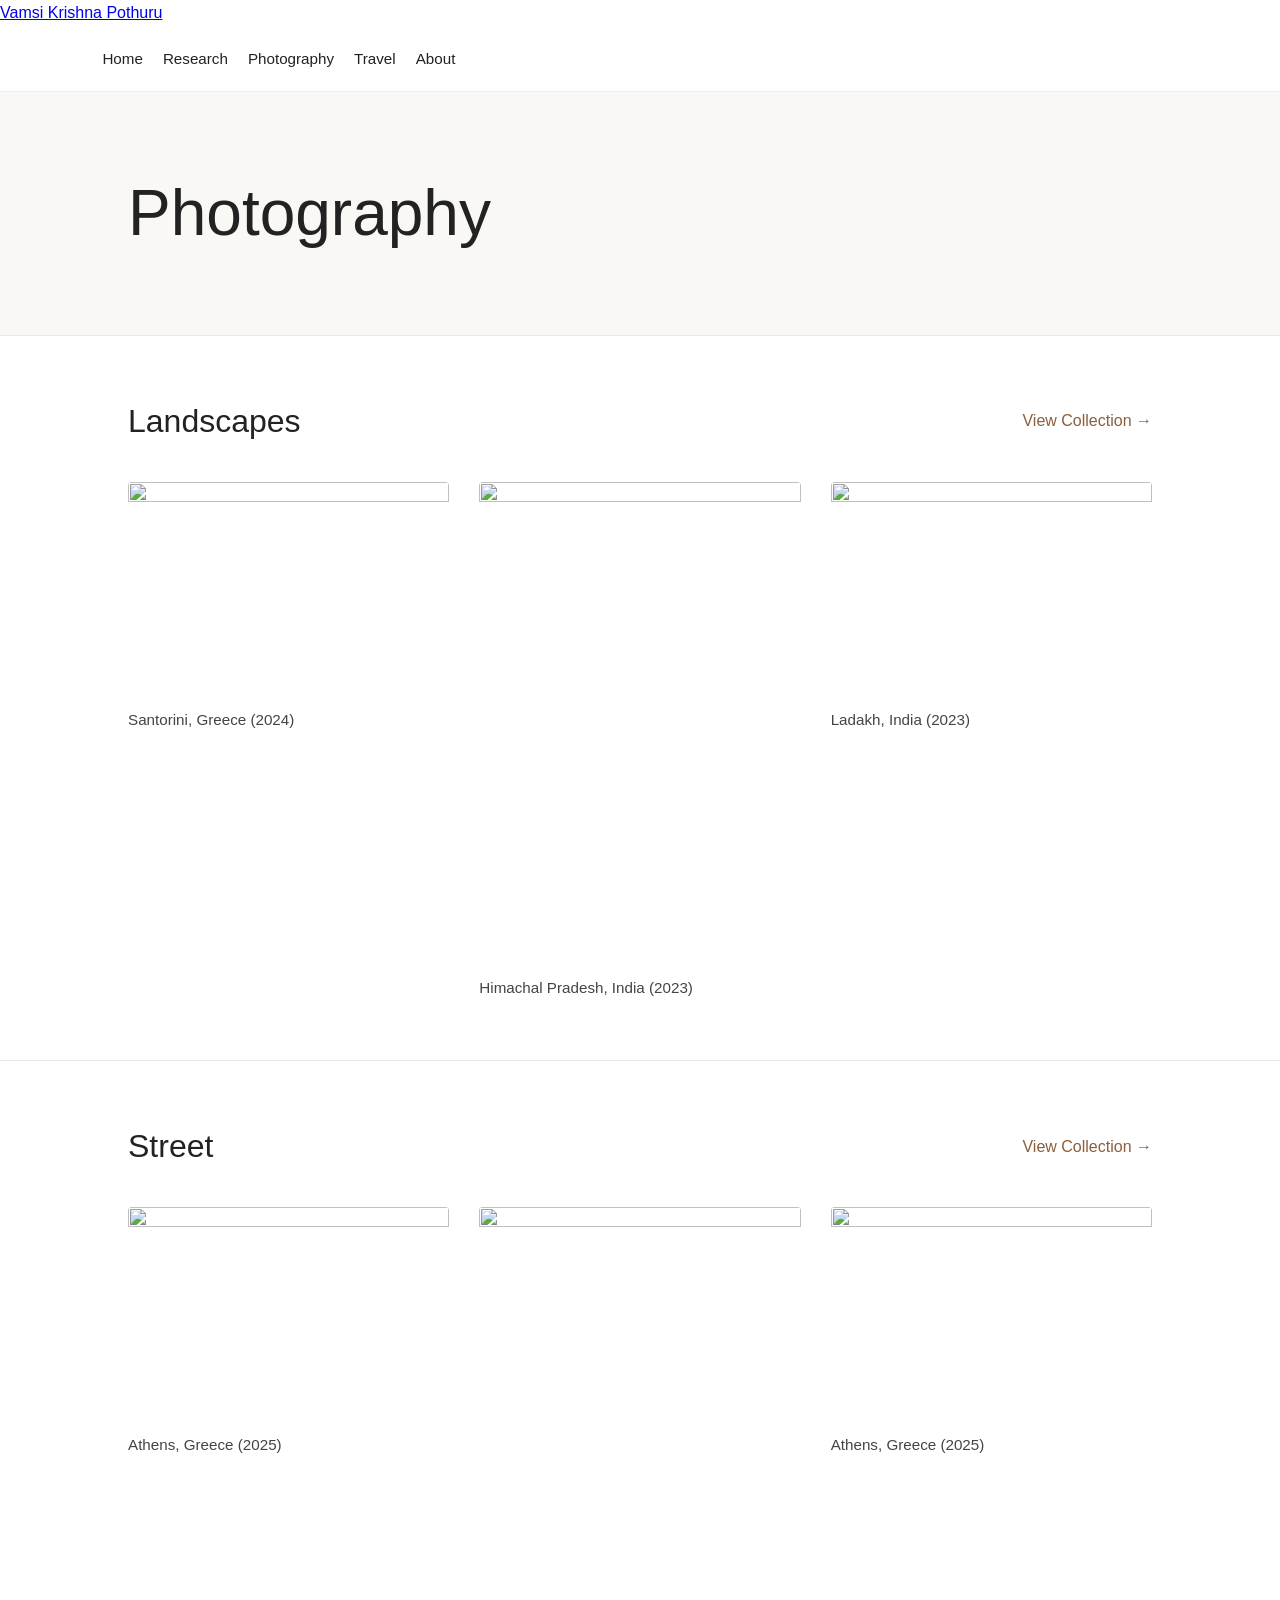
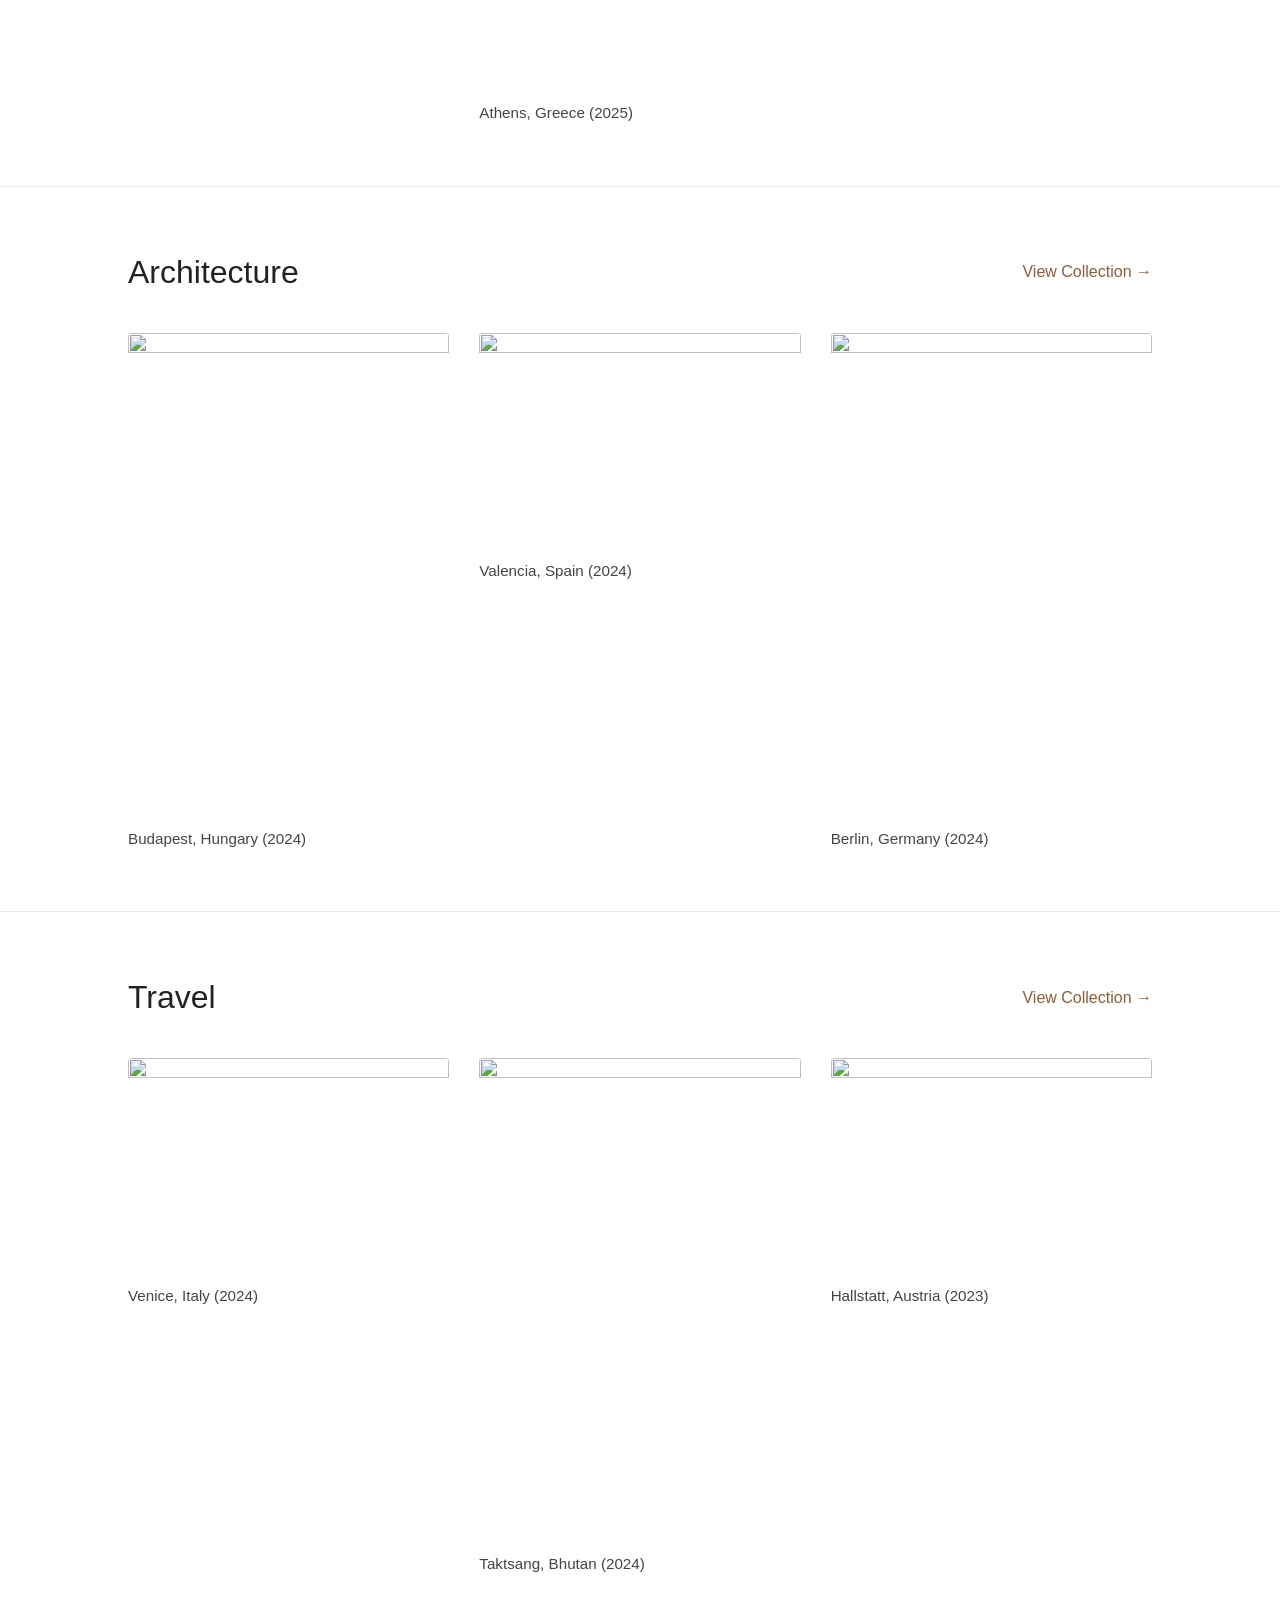
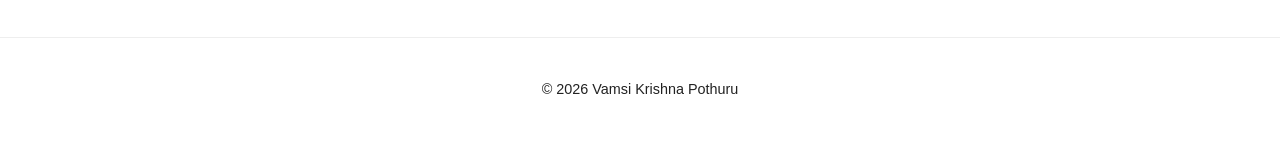
==== pages/photography.html @ c666426f "photography and CSS html updated" ====
<!DOCTYPE html>
<html lang="en">

<head>
    <meta charset="UTF-8">
    <meta name="viewport" content="width=device-width, initial-scale=1.0">
    <title>Photography | Vamsi Krishna Pothuru</title>
    <link rel="stylesheet" href="../css/style.css">
</head>

<body>

<header>

    <div class="logo">
        <a href="../index.html">Vamsi Krishna Pothuru</a>
    </div>

    <nav>
        <ul>
            <li><a href="../index.html">Home</a></li>
            <li><a href="research.html">Research</a></li>
            <li><a href="photography.html" class="active">Photography</a></li>
            <li><a href="travel.html">Travel</a></li>
            <li><a href="about.html">About</a></li>
        </ul>
    </nav>

</header>



<section class="photo-hero">

    <h1>Photography</h1>

</section>



<section class="photo-category">

<div class="category-title">
<h2>Landscapes</h2>
<a href="landscapes.html">View Collection →</a>
</div>

<div class="preview-grid">

<div class="preview landscape">
<img src="../images/landscapes/landscape1.jpg" alt="">
<p>Santorini, Greece (2024)</p>
</div>

<div class="preview portrait">
<img src="../images/landscapes/landscape2.jpg" alt="">
<p>Himachal Pradesh, India (2023)</p>
</div>

<div class="preview landscape">
<img src="../images/landscapes/landscape3.jpg" alt="">
<p>Ladakh, India (2023)</p>
</div>

</div>

</section>



<section class="photo-category">

<div class="category-title">
<h2>Street</h2>
<a href="street.html">View Collection →</a>
</div>

<div class="preview-grid">

<div class="preview landscape">
<img src="../images/street/street1.jpg">
<p>Athens, Greece (2025)</p>
</div>

<div class="preview portrait">
<img src="../images/street/street2.jpg">
<p>Athens, Greece (2025)</p>
</div>

<div class="preview landscape">
<img src="../images/street/street3.jpg">
<p>Athens, Greece (2025)</p>
</div>

</div>

</section>



<section class="photo-category">

<div class="category-title">
<h2>Architecture</h2>
<a href="architecture.html">View Collection →</a>
</div>

<div class="preview-grid">

<div class="preview portrait">
<img src="../images/architecture/architecture1.jpg">
<p>Budapest, Hungary (2024)</p>
</div>

<div class="preview landscape">
<img src="../images/architecture/architecture2.jpg">
<p>Valencia, Spain (2024)</p>
</div>

<div class="preview portrait">
<img src="../images/architecture/architecture3.jpg">
<p>Berlin, Germany (2024)</p>
</div>

</div>

</section>



<section class="photo-category">

<div class="category-title">
<h2>Travel</h2>
<a href="travel.html">View Collection →</a>
</div>

<div class="preview-grid">

<div class="preview landscape">
<img src="../images/travel/travel1.jpg">
<p>Venice, Italy (2024)</p>
</div>

<div class="preview portrait">
<img src="../images/travel/travel2.jpg">
<p>Taktsang, Bhutan (2024)</p>
</div>

<div class="preview landscape">
<img src="../images/travel/travel3.jpg">
<p>Hallstatt, Austria (2023)</p>
</div>

</div>

</section>



<footer>

<p>© 2026 Vamsi Krishna Pothuru</p>

</footer>

</body>

</html>
---- css/style.css ----
/* =========================
   BASE RESET
========================= */

* {
    margin: 0;
    padding: 0;
    box-sizing: border-box;
}

/* =========================
   BODY
========================= */

body {
    font-family: 'Inter', Arial, sans-serif;
    line-height: 1.6;
    color: #222;
    background: #fff;
}

/* =========================
   NAVIGATION
========================= */

nav {
    display: flex;
    justify-content: space-between;
    align-items: center;
    padding: 20px 8%;
    border-bottom: 1px solid #eee;
}

nav .logo {
    font-weight: 600;
    font-size: 1rem;
}

nav ul {
    list-style: none;
    display: flex;
    gap: 20px;
}

nav a {
    text-decoration: none;
    color: #222;
    font-size: 0.95rem;
}

nav a:hover {
    opacity: 0.6;
}

/* =========================
   HERO SECTION
========================= */

.hero {
    display: flex;
    justify-content: center;
    align-items: center;
    text-align: center;
    min-height: 80vh;
    padding: 40px 20px;
}

.hero-content h1 {
    font-size: 2.8rem;
    margin-bottom: 10px;
}

.hero-content h2 {
    font-size: 1.2rem;
    font-weight: 500;
    margin-bottom: 15px;
    color: #444;
}

.hero-content p {
    max-width: 600px;
    margin: 0 auto 20px;
    color: #555;
}

/* =========================
   STATUS DOT
========================= */

.status {
    display: flex;
    align-items: center;
    justify-content: center;
    gap: 8px;
    margin-bottom: 25px;
    font-size: 0.9rem;
    color: #444;
}

.status-dot {
    width: 8px;
    height: 8px;
    background: #00c853;
    border-radius: 50%;
    animation: blink 1.2s infinite;
}

@keyframes blink {
    50% {
        opacity: 0.3;
    }
}

/* =========================
   BUTTONS
========================= */

.hero-buttons {
    display: flex;
    justify-content: center;
    gap: 15px;
}

.btn-primary,
.btn-secondary {
    padding: 12px 24px;
    text-decoration: none;
    border-radius: 5px;
    font-size: 0.9rem;
}

.btn-primary,
.btn-secondary {
    background: #222;
    color: white;
    border: 1px solid #222;
    transition: all 0.3s ease;
}
.btn-primary:hover,
.btn-secondary:hover {
    background: #444;
    border-color: #444;
}

/* =========================
   ABOUT SECTION
========================= */

.about-preview {
    padding: 80px 10%;
    text-align: center;
}

.about-preview h2 {
    margin-bottom: 15px;
}

.about-preview p {
    max-width: 700px;
    margin: 0 auto 15px;
    color: #555;
}

/* =========================
   FOOTER
========================= */

footer {
    padding: 40px 10%;
    border-top: 1px solid #eee;
    text-align: center;
    font-size: 0.9rem;
}

.footer-links {
    margin-top: 10px;
    display: flex;
    justify-content: center;
    gap: 15px;
}

.footer-links a {
    text-decoration: none;
    color: #222;
}

/* ===================================
   RESEARCH PAGE
=================================== */

.research-page {
    max-width: 850px;
    margin: 70px auto;
    padding: 0 25px;
}

.research-page h1 {
    font-size: 2.8rem;
    margin-bottom: 8px;
}

.research-page h2 {
    font-size: 1.3rem;
    font-weight: 400;
    color: #666;
    margin-bottom: 45px;
}

.research-page section {
    margin-bottom: 50px;
}

.research-page h3 {
    font-size: 1.4rem;
    margin-bottom: 20px;
}

/* CV Link */

.research-page section a {
    color: #222;
    text-decoration: none;
    border-bottom: 1px solid #999;
}

.research-page section a:hover {
    border-bottom: 1px solid #222;
}

/* Publications */

.publication {
    padding-left: 2em;
    text-indent: -2em;
    line-height: 1.8;
    margin-bottom: 22px;
}

.publication a {
    color: #222;
    text-decoration: none;
}

.publication a:hover {
    text-decoration: underline;
}

/* ---------- Research Page ---------- */

.research-page {
    max-width: 760px;
    margin: 80px auto;
    padding: 0 20px;
    line-height: 1.8;
}

.research-page h1 {
    font-size: 2.4rem;
    margin-bottom: 10px;
}

.research-page h2 {
    font-size: 1.6rem;
    font-weight: 600;
    margin-bottom: 8px;
}

.research-title {
    color: #666;
    margin-bottom: 30px;
    font-size: 1rem;
}

.research-intro {
    margin-bottom: 40px;
}

.research-page h3 {
    margin-bottom: 12px;
}

.research-page hr {
    border: none;
    border-top: 1px solid #e5e5e5;
    margin: 40px 0;
}

/* =====================================================
   RESEARCH PAGE
===================================================== */

.research-page {
    max-width: 850px;
    margin: 0 auto;
    padding: 0;
}

/* Hero */

.research-hero {
    background: #f6f6f6;
    padding: 90px 60px;
    border-bottom: 1px solid #dddddd;
}

.research-hero h1 {
    font-size: 0.9rem;
    text-transform: uppercase;
    letter-spacing: 3px;
    color: #23395B;
    margin-bottom: 18px;
}

.research-hero h2 {
    font-size: 3rem;
    font-weight: 700;
    margin-bottom: 10px;
}

.research-title {
    font-size: 1.2rem;
    color: #666;
    margin-bottom: 30px;
}

.research-intro {
    max-width: 650px;
    line-height: 1.9;
    color: #444;
    font-size: 1.05rem;
}

/* Main Content */

.research-content {
    padding: 60px;
}

.research-section {
    margin-bottom: 60px;
}

.research-section h3 {
    text-transform: uppercase;
    letter-spacing: 2px;
    font-size: 0.9rem;
    color: #23395B;
    margin-bottom: 20px;
}

.research-section hr {
    border: none;
    border-top: 1px solid #e3e3e3;
    margin: 40px 0;
}

/* Links */

.research-content a {
    color: #23395B;
    text-decoration: none;
}

.research-content a:hover {
    text-decoration: underline;
}

/* Publications */

.publication-list {
    border-left: 2px solid #dddddd;
    padding-left: 25px;
}

.publication {
    margin-bottom: 20px;
    line-height: 1.8;
}

/* ===========================
   PHOTOGRAPHY PAGE
=========================== */

.photo-hero{

padding:70px 10%;
background:#faf8f5;

}

.photo-hero h1{

font-size:4rem;
font-weight:300;
margin:0;

}



.photo-category{

padding:60px 10%;
border-top:1px solid #ece7df;

}



.category-title{

display:flex;
justify-content:space-between;
align-items:center;
margin-bottom:35px;

}



.category-title h2{

font-size:2rem;
font-weight:400;

}



.category-title a{

text-decoration:none;
color:#8B5E3C;
transition:.3s;

}



.category-title a:hover{

color:#a66a3f;

}



.preview-grid{

display:grid;

grid-template-columns:repeat(3,1fr);

gap:30px;

align-items:start;

}



.preview{

transition:.35s;

}



.preview:hover{

transform:translateY(-5px);

}



.preview img{

width:100%;

border-radius:4px;

display:block;

object-fit:cover;

}



.preview.landscape img{

aspect-ratio:3/2;

}



.preview.portrait img{

aspect-ratio:2/3;

}



.preview p{

margin-top:12px;

font-size:.95rem;

color:#444;

}



.preview:hover p{

color:#8B5E3C;

}



@media(max-width:900px){

.preview-grid{

grid-template-columns:1fr;

}

.category-title{

flex-direction:column;

align-items:flex-start;

gap:10px;

}

.photo-hero h1{

font-size:3rem;

}

}
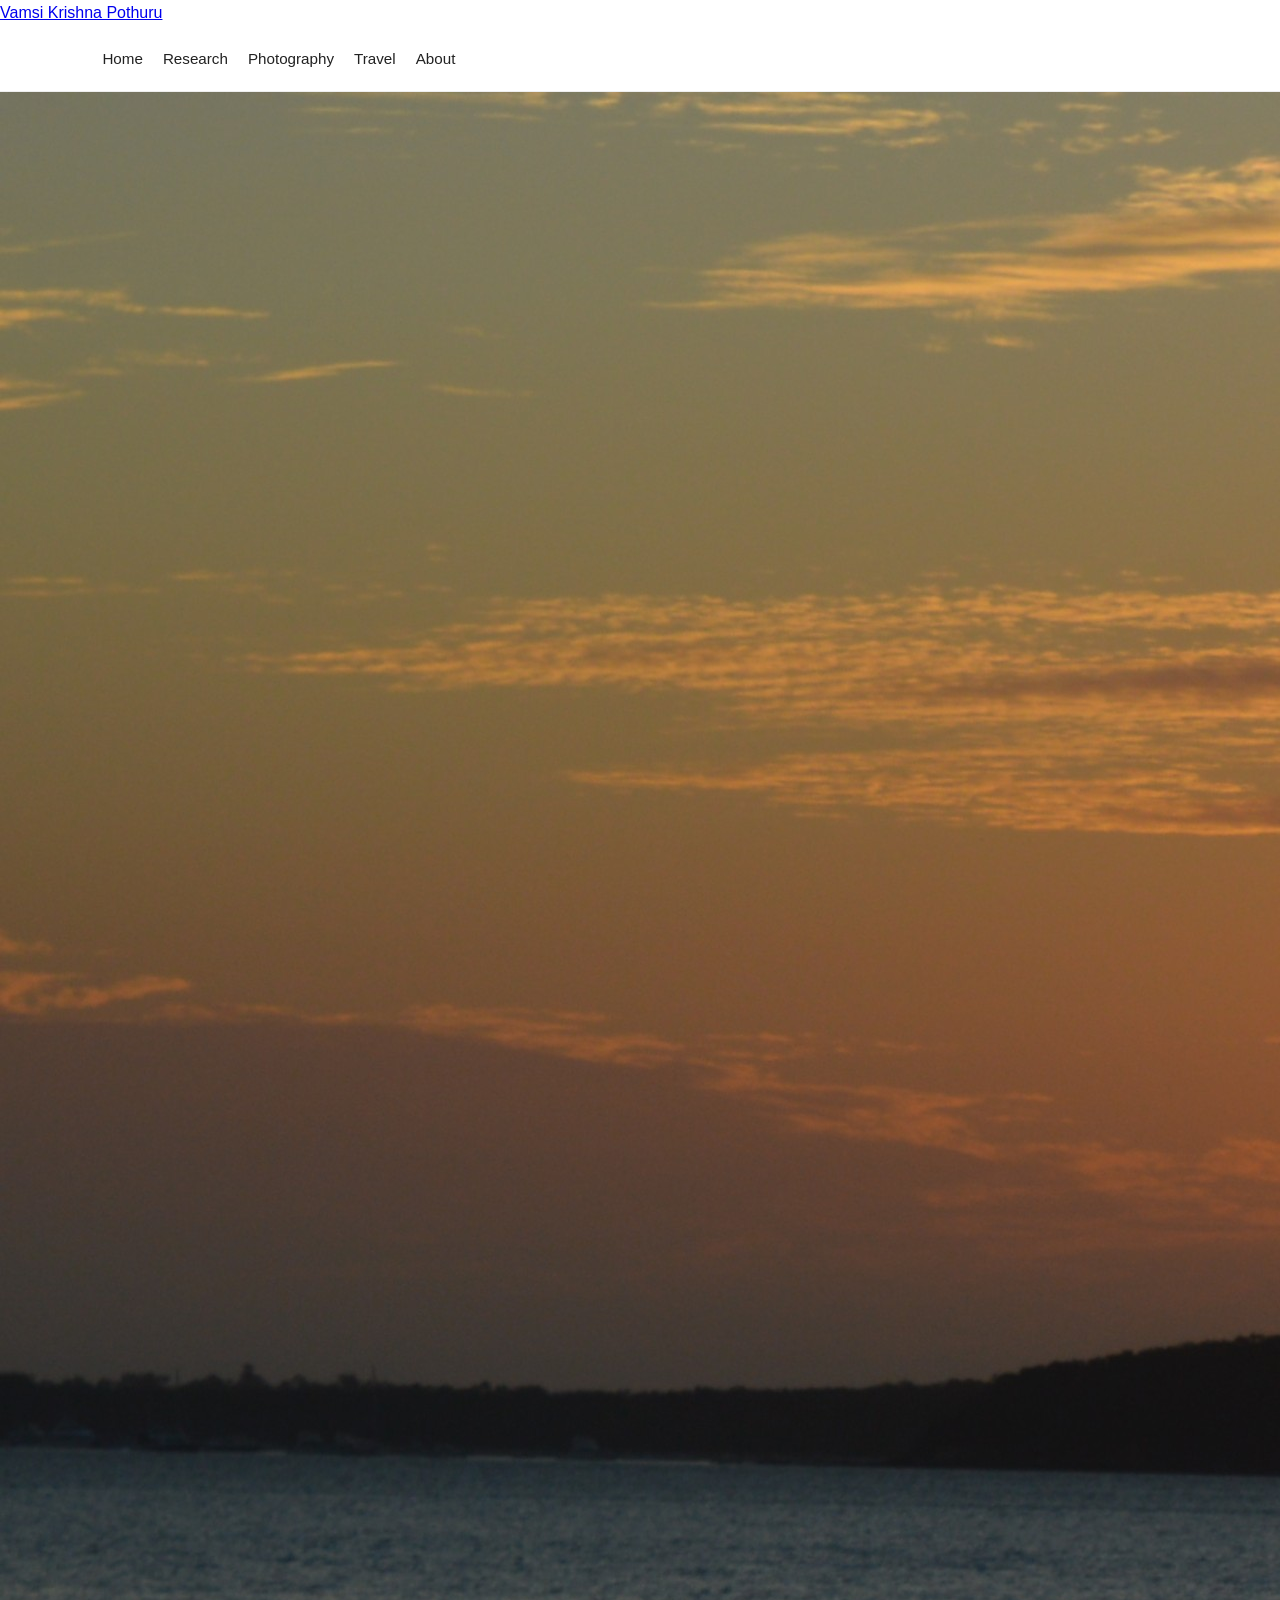
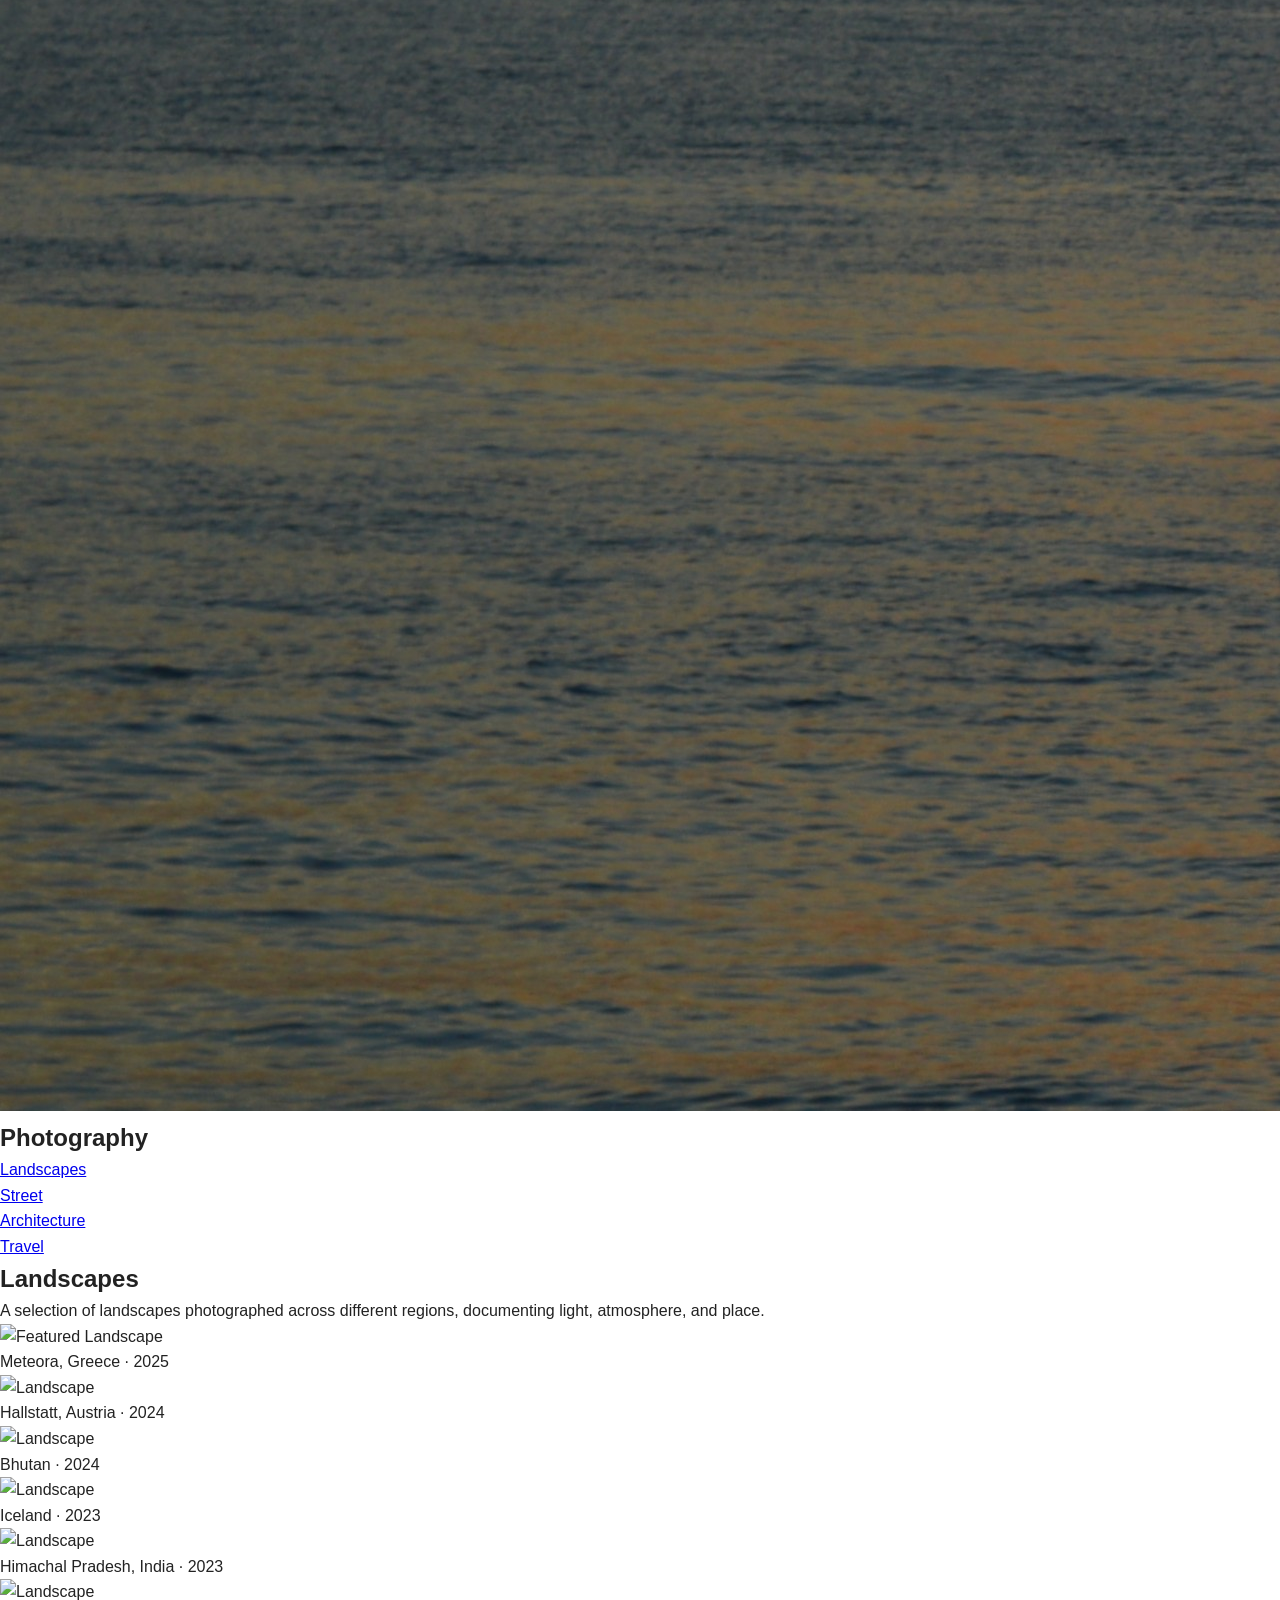
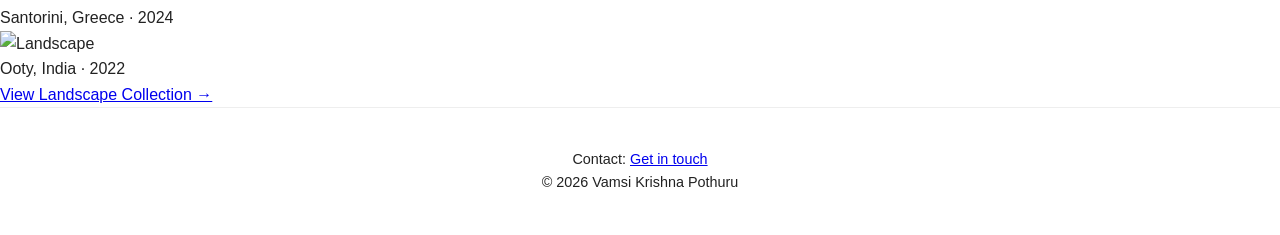
==== commit 4b0af0c5: "photogrpahy page" ====
--- a/pages/photography.html
+++ b/pages/photography.html
@@ -5,164 +5,210 @@
     <meta charset="UTF-8">
     <meta name="viewport" content="width=device-width, initial-scale=1.0">
     <title>Photography | Vamsi Krishna Pothuru</title>
+
     <link rel="stylesheet" href="../css/style.css">
 </head>
 
 <body>
 
-<header>
-
-    <div class="logo">
-        <a href="../index.html">Vamsi Krishna Pothuru</a>
-    </div>
-
-    <nav>
-        <ul>
-            <li><a href="../index.html">Home</a></li>
-            <li><a href="research.html">Research</a></li>
-            <li><a href="photography.html" class="active">Photography</a></li>
-            <li><a href="travel.html">Travel</a></li>
-            <li><a href="about.html">About</a></li>
-        </ul>
-    </nav>
-
-</header>
-
-
-
-<section class="photo-hero">
-
-    <h1>Photography</h1>
-
-</section>
-
-
-
-<section class="photo-category">
-
-<div class="category-title">
-<h2>Landscapes</h2>
-<a href="landscapes.html">View Collection →</a>
-</div>
-
-<div class="preview-grid">
-
-<div class="preview landscape">
-<img src="../images/landscapes/landscape1.jpg" alt="">
-<p>Santorini, Greece (2024)</p>
-</div>
-
-<div class="preview portrait">
-<img src="../images/landscapes/landscape2.jpg" alt="">
-<p>Himachal Pradesh, India (2023)</p>
-</div>
-
-<div class="preview landscape">
-<img src="../images/landscapes/landscape3.jpg" alt="">
-<p>Ladakh, India (2023)</p>
-</div>
-
-</div>
-
-</section>
-
-
-
-<section class="photo-category">
-
-<div class="category-title">
-<h2>Street</h2>
-<a href="street.html">View Collection →</a>
-</div>
-
-<div class="preview-grid">
-
-<div class="preview landscape">
-<img src="../images/street/street1.jpg">
-<p>Athens, Greece (2025)</p>
-</div>
-
-<div class="preview portrait">
-<img src="../images/street/street2.jpg">
-<p>Athens, Greece (2025)</p>
-</div>
-
-<div class="preview landscape">
-<img src="../images/street/street3.jpg">
-<p>Athens, Greece (2025)</p>
-</div>
-
-</div>
-
-</section>
-
-
-
-<section class="photo-category">
-
-<div class="category-title">
-<h2>Architecture</h2>
-<a href="architecture.html">View Collection →</a>
-</div>
-
-<div class="preview-grid">
-
-<div class="preview portrait">
-<img src="../images/architecture/architecture1.jpg">
-<p>Budapest, Hungary (2024)</p>
-</div>
-
-<div class="preview landscape">
-<img src="../images/architecture/architecture2.jpg">
-<p>Valencia, Spain (2024)</p>
-</div>
-
-<div class="preview portrait">
-<img src="../images/architecture/architecture3.jpg">
-<p>Berlin, Germany (2024)</p>
-</div>
-
-</div>
-
-</section>
-
-
-
-<section class="photo-category">
-
-<div class="category-title">
-<h2>Travel</h2>
-<a href="travel.html">View Collection →</a>
-</div>
-
-<div class="preview-grid">
-
-<div class="preview landscape">
-<img src="../images/travel/travel1.jpg">
-<p>Venice, Italy (2024)</p>
-</div>
-
-<div class="preview portrait">
-<img src="../images/travel/travel2.jpg">
-<p>Taktsang, Bhutan (2024)</p>
-</div>
-
-<div class="preview landscape">
-<img src="../images/travel/travel3.jpg">
-<p>Hallstatt, Austria (2023)</p>
-</div>
-
-</div>
-
-</section>
-
-
-
-<footer>
-
-<p>© 2026 Vamsi Krishna Pothuru</p>
-
-</footer>
+    <!-- Header -->
+
+    <header>
+
+        <div class="logo">
+            <a href="../index.html">Vamsi Krishna Pothuru</a>
+        </div>
+
+        <nav>
+            <ul>
+                <li><a href="../index.html">Home</a></li>
+                <li><a href="research.html">Research</a></li>
+                <li><a href="photography.html" class="active">Photography</a></li>
+                <li><a href="travel.html">Travel</a></li>
+                <li><a href="about.html">About</a></li>
+            </ul>
+        </nav>
+
+    </header>
+
+
+    <!-- Banner -->
+
+    <section class="photo-banner">
+
+        <img src="../images/photography-banner.jpg"
+             alt="Photography Banner">
+
+    </section>
+
+
+    <!-- Main Layout -->
+
+    <main class="photo-layout">
+
+
+        <!-- Sidebar -->
+
+        <aside class="photo-sidebar">
+
+            <h2>Photography</h2>
+
+            <ul>
+
+                <li class="active">
+                    <a href="landscapes.html">Landscapes</a>
+                </li>
+
+                <li>
+                    <a href="street.html">Street</a>
+                </li>
+
+                <li>
+                    <a href="architecture.html">Architecture</a>
+                </li>
+
+                <li>
+                    <a href="travel.html">Travel</a>
+                </li>
+
+            </ul>
+
+        </aside>
+
+
+        <!-- Content -->
+
+        <section class="photo-content">
+
+            <h1>Landscapes</h1>
+
+            <p class="section-intro">
+                A selection of landscapes photographed across different regions,
+                documenting light, atmosphere, and place.
+            </p>
+
+
+            <!-- Featured Photograph -->
+
+            <div class="featured-photo">
+
+                <img src="../images/landscapes/featured.jpg"
+                     alt="Featured Landscape">
+
+                <p class="photo-caption">
+                    Meteora, Greece · 2025
+                </p>
+
+            </div>
+
+
+            <!-- Gallery -->
+
+            <div class="gallery-grid">
+
+
+                <div class="gallery-item landscape">
+
+                    <img src="../images/landscapes/landscape1.jpg"
+                         alt="Landscape">
+
+                    <p class="photo-caption">
+                        Hallstatt, Austria · 2024
+                    </p>
+
+                </div>
+
+
+                <div class="gallery-item portrait">
+
+                    <img src="../images/landscapes/landscape2.jpg"
+                         alt="Landscape">
+
+                    <p class="photo-caption">
+                        Bhutan · 2024
+                    </p>
+
+                </div>
+
+
+                <div class="gallery-item landscape">
+
+                    <img src="../images/landscapes/landscape3.jpg"
+                         alt="Landscape">
+
+                    <p class="photo-caption">
+                        Iceland · 2023
+                    </p>
+
+                </div>
+
+
+                <div class="gallery-item portrait">
+
+                    <img src="../images/landscapes/landscape4.jpg"
+                         alt="Landscape">
+
+                    <p class="photo-caption">
+                        Himachal Pradesh, India · 2023
+                    </p>
+
+                </div>
+                                <div class="gallery-item landscape">
+
+                    <img src="../images/landscapes/landscape5.jpg"
+                         alt="Landscape">
+
+                    <p class="photo-caption">
+                        Santorini, Greece · 2024
+                    </p>
+
+                </div>
+
+
+                <div class="gallery-item portrait">
+
+                    <img src="../images/landscapes/landscape6.jpg"
+                         alt="Landscape">
+
+                    <p class="photo-caption">
+                        Ooty, India · 2022
+                    </p>
+
+                </div>
+
+
+            </div>
+
+
+            <!-- View Collection -->
+
+            <div class="collection-link">
+
+                <a href="landscapes.html" class="view-collection-btn">
+                    View Landscape Collection →
+                </a>
+
+            </div>
+
+        </section>
+
+    </main>
+
+
+    <!-- Footer -->
+
+    <footer>
+
+        <p>
+            Contact:
+            <a href="contact.html">Get in touch</a>
+        </p>
+
+        <p>
+            © 2026 Vamsi Krishna Pothuru
+        </p>
+
+    </footer>
 
 </body>
 
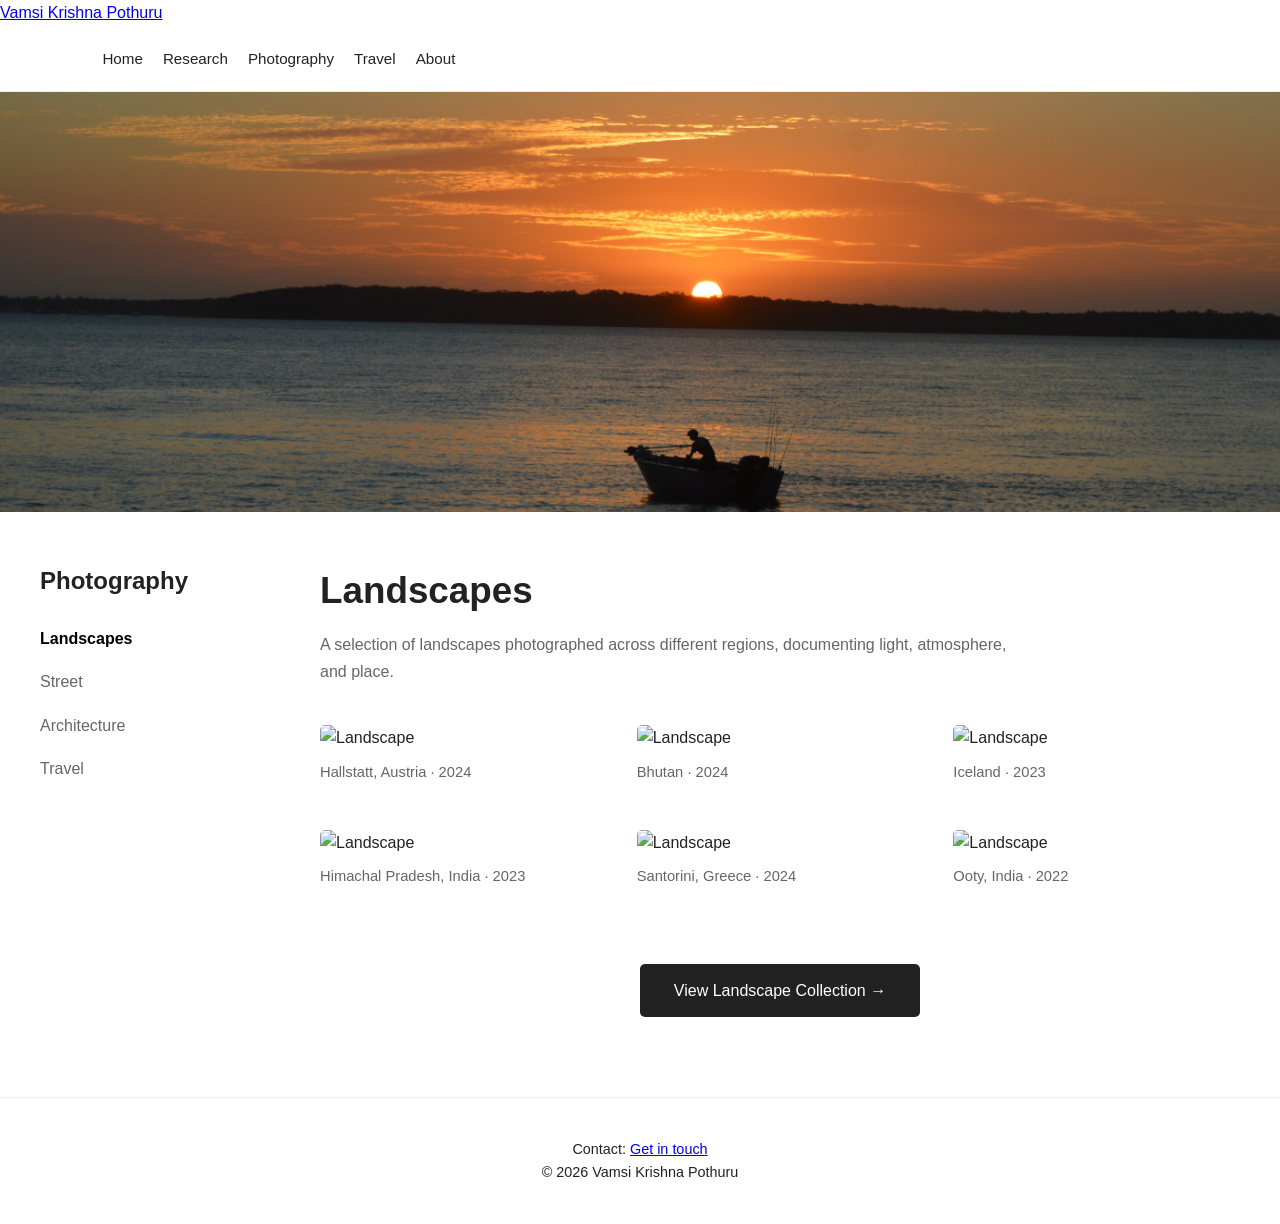
==== commit 6c33cb69: "updated css and photography.html" ====
--- a/pages/photography.html
+++ b/pages/photography.html
@@ -88,20 +88,6 @@
             </p>
 
 
-            <!-- Featured Photograph -->
-
-            <div class="featured-photo">
-
-                <img src="../images/landscapes/featured.jpg"
-                     alt="Featured Landscape">
-
-                <p class="photo-caption">
-                    Meteora, Greece · 2025
-                </p>
-
-            </div>
-
-
             <!-- Gallery -->
 
             <div class="gallery-grid">
--- a/css/style.css
+++ b/css/style.css
@@ -549,4 +549,188 @@
 
 }
 
+}
+
+/* =====================================================
+   PHOTOGRAPHY PAGE
+===================================================== */
+
+.photo-banner {
+    width: 100%;
+    height: 420px;
+    overflow: hidden;
+    margin-bottom: 50px;
+}
+
+.photo-banner img {
+    width: 100%;
+    height: 100%;
+    object-fit: cover;
+    display: block;
+}
+
+/* ---------- Layout ---------- */
+
+.photo-layout {
+    display: flex;
+    gap: 50px;
+    max-width: 1300px;
+    margin: 0 auto;
+    padding: 0 40px 80px;
+}
+
+/* ---------- Sidebar ---------- */
+
+.photo-sidebar {
+    width: 230px;
+    flex-shrink: 0;
+    position: sticky;
+    top: 110px;
+    align-self: flex-start;
+}
+
+.photo-sidebar h2 {
+    font-size: 1.5rem;
+    margin-bottom: 25px;
+    color: #222;
+}
+
+.photo-sidebar ul {
+    list-style: none;
+    padding: 0;
+    margin: 0;
+}
+
+.photo-sidebar li {
+    margin-bottom: 18px;
+}
+
+.photo-sidebar a {
+    text-decoration: none;
+    color: #666;
+    font-size: 1rem;
+    transition: 0.3s;
+}
+
+.photo-sidebar a:hover {
+    color: #000;
+}
+
+.photo-sidebar li.active a {
+    color: #000;
+    font-weight: 600;
+}
+
+/* ---------- Content ---------- */
+
+.photo-content {
+    flex: 1;
+}
+
+.photo-content h1 {
+    font-size: 2.3rem;
+    margin-bottom: 10px;
+}
+
+.section-intro {
+    color: #666;
+    margin-bottom: 40px;
+    max-width: 700px;
+    line-height: 1.7;
+}
+
+/* ---------- Gallery ---------- */
+
+.gallery-grid {
+    display: grid;
+    grid-template-columns: repeat(auto-fill, minmax(260px, 1fr));
+    gap: 30px;
+}
+
+.gallery-item {
+    margin-bottom: 15px;
+}
+
+.gallery-item img {
+    width: 100%;
+    object-fit: cover;
+    border-radius: 5px;
+    transition: transform .35s ease;
+}
+
+/* Landscape */
+
+.gallery-item.landscape img {
+    aspect-ratio: 4 / 3;
+}
+
+/* Portrait */
+
+.gallery-item.portrait img {
+    aspect-ratio: 3 / 4;
+}
+
+.gallery-item img:hover {
+    transform: scale(1.02);
+}
+
+.gallery-item .photo-caption {
+    margin-top: 10px;
+    font-size: 0.92rem;
+    color: #666;
+}
+
+/* ---------- View Collection ---------- */
+
+.collection-link {
+    text-align: center;
+    margin-top: 60px;
+}
+
+.view-collection-btn {
+    display: inline-block;
+    padding: 14px 34px;
+    background: #222;
+    color: white;
+    text-decoration: none;
+    border-radius: 5px;
+    transition: .3s;
+}
+
+.view-collection-btn:hover {
+    background: #444;
+}
+
+/* ---------- Mobile ---------- */
+
+@media (max-width:900px){
+
+.photo-layout{
+    flex-direction:column;
+    padding:0 20px 60px;
+}
+
+.photo-sidebar{
+    position:static;
+    width:100%;
+}
+
+.photo-sidebar ul{
+    display:flex;
+    gap:18px;
+    flex-wrap:wrap;
+}
+
+.photo-banner{
+    height:250px;
+}
+
+.photo-content h1{
+    font-size:2rem;
+}
+
+.gallery-grid{
+    grid-template-columns:1fr;
+}
+
 }
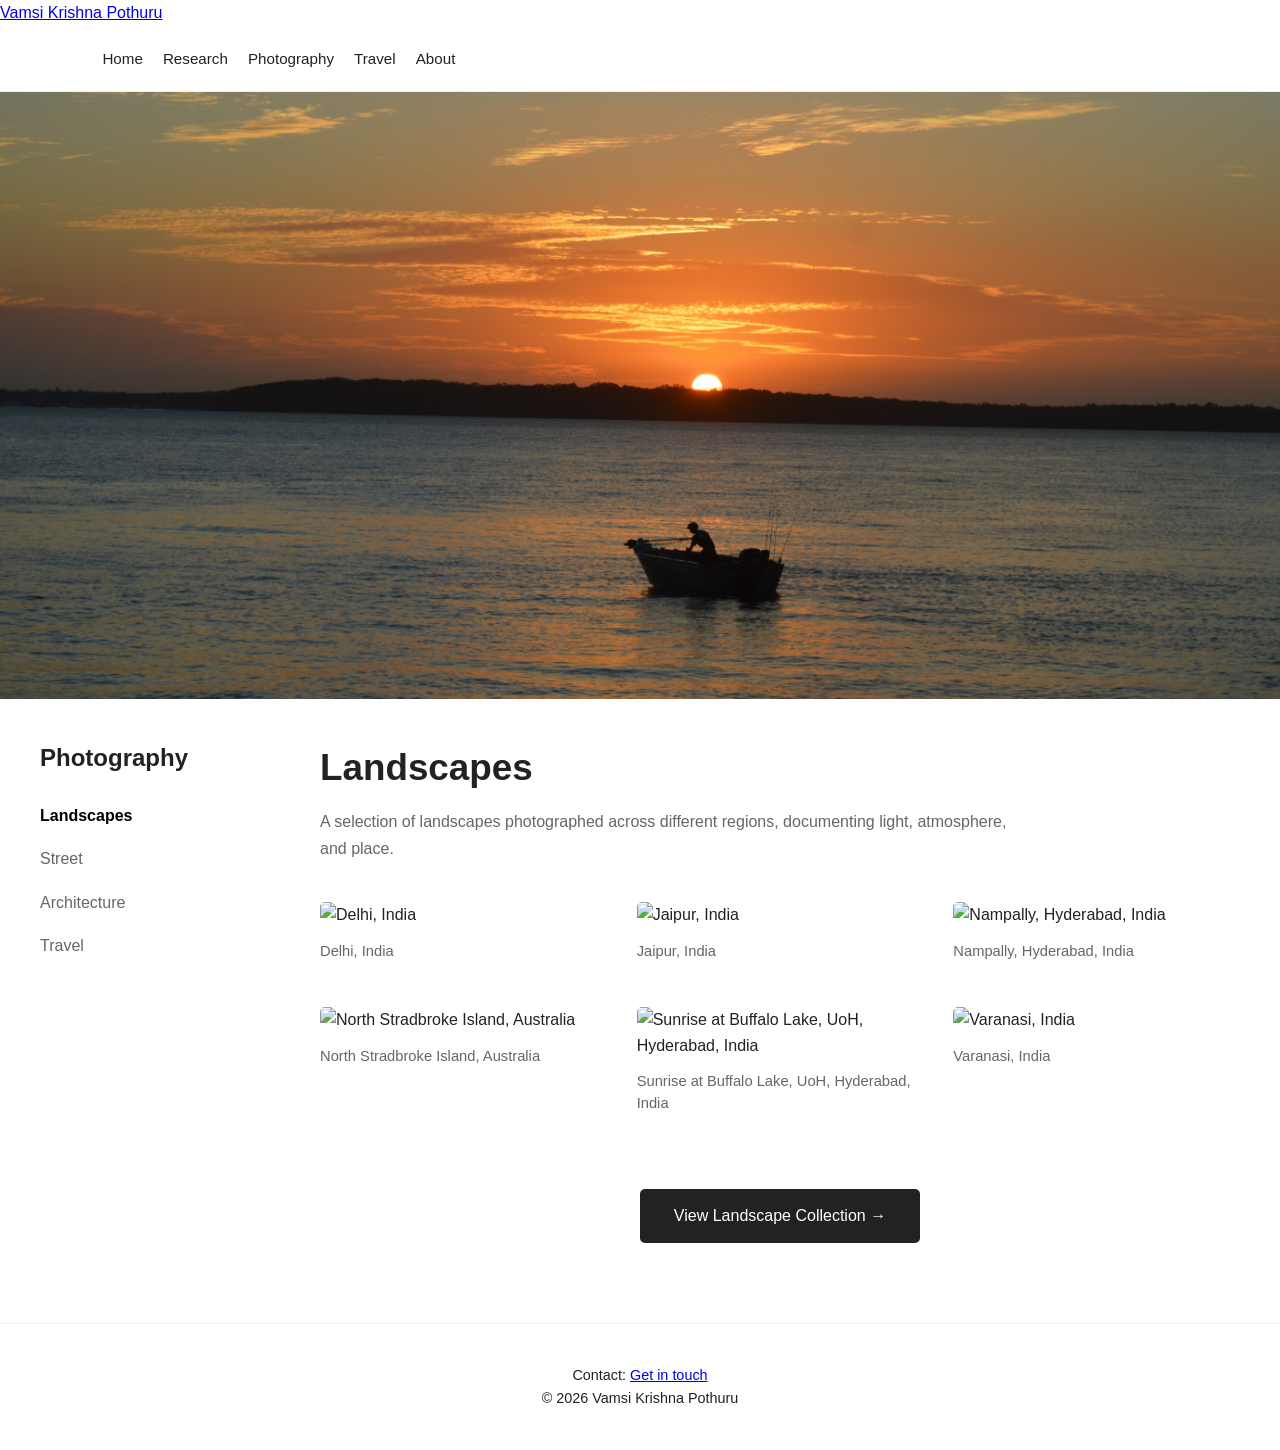
==== commit 55076bcd: "updated css and photogrpahy.html" ====
--- a/pages/photography.html
+++ b/pages/photography.html
@@ -92,79 +92,66 @@
 
             <div class="gallery-grid">
 
+    <figure class="gallery-item landscape">
 
-                <div class="gallery-item landscape">
+        <img src="../images/landscapes/Delhi, India.jpg"
+             alt="Delhi, India">
 
-                    <img src="../images/landscapes/landscape1.jpg"
-                         alt="Landscape">
+        <figcaption>Delhi, India</figcaption>
 
-                    <p class="photo-caption">
-                        Hallstatt, Austria · 2024
-                    </p>
-
-                </div>
+    </figure>
 
 
-                <div class="gallery-item portrait">
+    <figure class="gallery-item portrait">
 
-                    <img src="../images/landscapes/landscape2.jpg"
-                         alt="Landscape">
+        <img src="../images/landscapes/Jaipur, India.jpg"
+             alt="Jaipur, India">
 
-                    <p class="photo-caption">
-                        Bhutan · 2024
-                    </p>
+        <figcaption>Jaipur, India</figcaption>
 
-                </div>
+    </figure>
 
 
-                <div class="gallery-item landscape">
+    <figure class="gallery-item landscape">
 
-                    <img src="../images/landscapes/landscape3.jpg"
-                         alt="Landscape">
+        <img src="../images/landscapes/Nampally, Hyderabad, India.jpg"
+             alt="Nampally, Hyderabad, India">
 
-                    <p class="photo-caption">
-                        Iceland · 2023
-                    </p>
+        <figcaption>Nampally, Hyderabad, India</figcaption>
 
-                </div>
+    </figure>
 
 
-                <div class="gallery-item portrait">
+    <figure class="gallery-item landscape">
 
-                    <img src="../images/landscapes/landscape4.jpg"
-                         alt="Landscape">
+        <img src="../images/landscapes/North Stradbroke Island, Australia.jpg"
+             alt="North Stradbroke Island, Australia">
 
-                    <p class="photo-caption">
-                        Himachal Pradesh, India · 2023
-                    </p>
+        <figcaption>North Stradbroke Island, Australia</figcaption>
 
-                </div>
-                                <div class="gallery-item landscape">
-
-                    <img src="../images/landscapes/landscape5.jpg"
-                         alt="Landscape">
-
-                    <p class="photo-caption">
-                        Santorini, Greece · 2024
-                    </p>
-
-                </div>
+    </figure>
 
 
-                <div class="gallery-item portrait">
+    <figure class="gallery-item landscape">
 
-                    <img src="../images/landscapes/landscape6.jpg"
-                         alt="Landscape">
+        <img src="../images/landscapes/Sunrise at Buffalo Lake, UoH, Hyderabad, India.jpg"
+             alt="Sunrise at Buffalo Lake, UoH, Hyderabad, India">
 
-                    <p class="photo-caption">
-                        Ooty, India · 2022
-                    </p>
+        <figcaption>Sunrise at Buffalo Lake, UoH, Hyderabad, India</figcaption>
 
-                </div>
+    </figure>
 
 
-            </div>
+    <figure class="gallery-item portrait">
 
+        <img src="../images/landscapes/Varanasi, India.jpg"
+             alt="Varanasi, India">
+
+        <figcaption>Varanasi, India</figcaption>
+
+    </figure>
+
+</div>
 
             <!-- View Collection -->
 
--- a/css/style.css
+++ b/css/style.css
@@ -554,18 +554,14 @@
 /* =====================================================
    PHOTOGRAPHY PAGE
 ===================================================== */
-
 .photo-banner {
     width: 100%;
-    height: 420px;
-    overflow: hidden;
-    margin-bottom: 50px;
+    margin-bottom: 40px;
 }
 
 .photo-banner img {
     width: 100%;
-    height: 100%;
-    object-fit: cover;
+    height: auto;
     display: block;
 }
 
@@ -638,7 +634,11 @@
     max-width: 700px;
     line-height: 1.7;
 }
-
+.photo-caption{
+    margin-top:10px;
+    color:#666;
+    font-size:0.92rem;
+}
 /* ---------- Gallery ---------- */
 
 .gallery-grid {
@@ -674,10 +674,11 @@
     transform: scale(1.02);
 }
 
-.gallery-item .photo-caption {
-    margin-top: 10px;
-    font-size: 0.92rem;
-    color: #666;
+.gallery-item figcaption{
+    margin-top:12px;
+    font-size:0.92rem;
+    color:#666;
+    line-height:1.5;
 }
 
 /* ---------- View Collection ---------- */
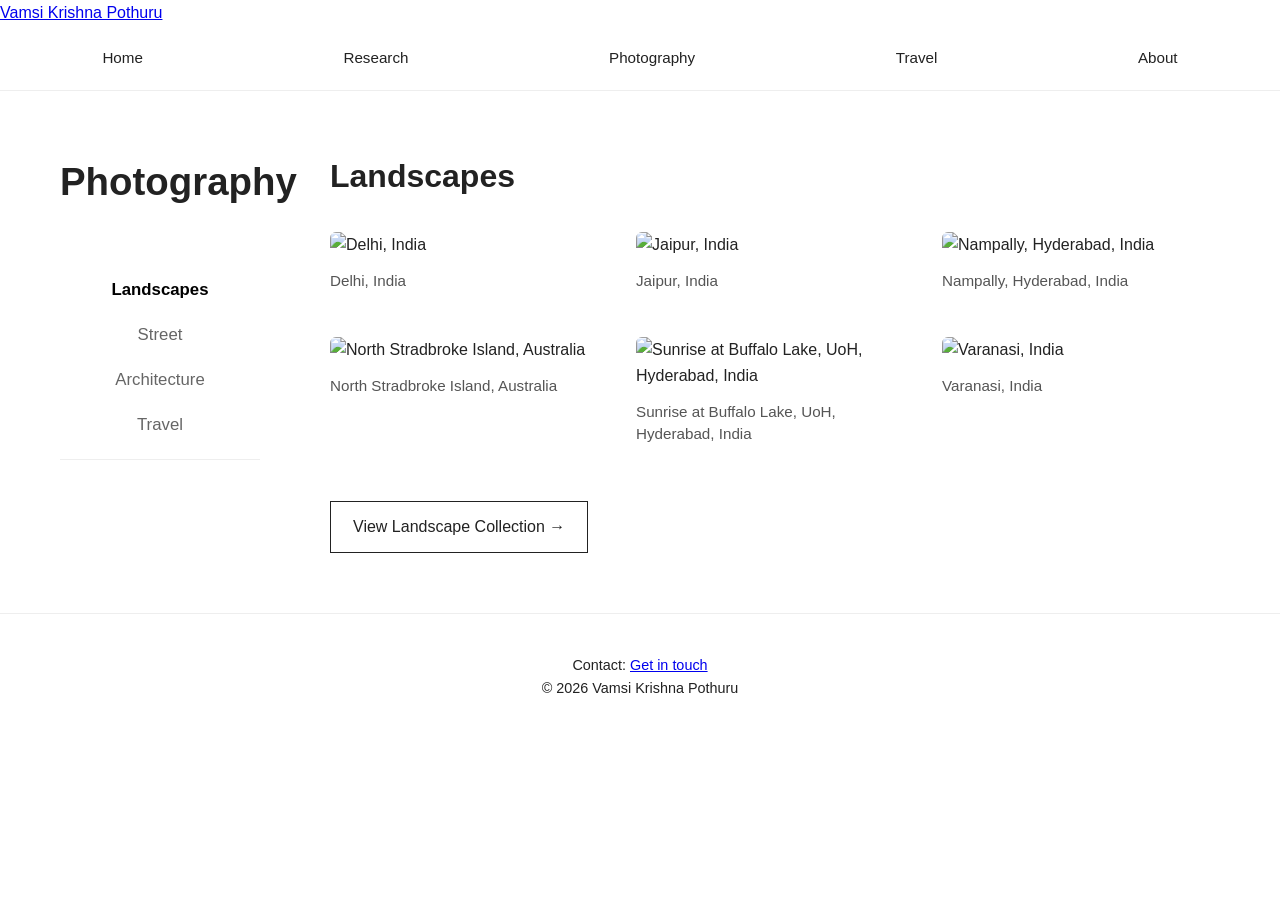
==== commit c8e7a535: "updated photogrpahy and css" ====
--- a/pages/photography.html
+++ b/pages/photography.html
@@ -11,76 +11,77 @@
 
 <body>
 
-    <!-- Header -->
+    <!-- Navigation -->
 
-    <header>
+    <header class="site-header">
 
-        <div class="logo">
-            <a href="../index.html">Vamsi Krishna Pothuru</a>
+        <div class="container">
+
+            <a href="../index.html" class="logo">
+                Vamsi Krishna Pothuru
+            </a>
+
+            <nav>
+
+                <a href="../index.html">Home</a>
+
+                <a href="research.html">Research</a>
+
+                <a href="photography.html">Photography</a>
+
+                <a href="travel.html">Travel</a>
+
+                <a href="about.html">About</a>
+
+            </nav>
+
         </div>
-
-        <nav>
-            <ul>
-                <li><a href="../index.html">Home</a></li>
-                <li><a href="research.html">Research</a></li>
-                <li><a href="photography.html" class="active">Photography</a></li>
-                <li><a href="travel.html">Travel</a></li>
-                <li><a href="about.html">About</a></li>
-            </ul>
-        </nav>
 
     </header>
 
 
-    <!-- Banner -->
-
-    <section class="photo-banner">
-
-        <img src="../images/photography-banner.jpg"
-             alt="Photography Banner">
-
-    </section>
-
-
-    <!-- Main Layout -->
+    <!-- Photography -->
 
     <main class="photo-layout">
-
 
         <!-- Sidebar -->
 
         <aside class="photo-sidebar">
 
-            <h2>Photography</h2>
+            <h1 class="photo-title">
+                Photography
+            </h1>
 
-            <ul>
+            <nav class="photo-nav">
 
-                <li class="active">
-                    <a href="landscapes.html">Landscapes</a>
-                </li>
+                <a href="landscapes.html" class="active">
+                    Landscapes
+                </a>
 
-                <li>
-                    <a href="street.html">Street</a>
-                </li>
+                <a href="street.html">
+                    Street
+                </a>
 
-                <li>
-                    <a href="architecture.html">Architecture</a>
-                </li>
+                <a href="architecture.html">
+                    Architecture
+                </a>
 
-                <li>
-                    <a href="travel.html">Travel</a>
-                </li>
+                <a href="travel.html">
+                    Travel
+                </a>
 
-            </ul>
+            </nav>
 
         </aside>
 
 
-        <!-- Content -->
+        <!-- Main Content -->
 
         <section class="photo-content">
 
-            <h1>Landscapes</h1>
+            <h2 class="collection-title">
+                Landscapes
+            </h2>
 
             <p class="section-intro">
                 A selection of landscapes photographed across different regions,
@@ -88,76 +89,85 @@
             </p>
 
 
-            <!-- Gallery -->
-
             <div class="gallery-grid">
 
-    <figure class="gallery-item landscape">
+                <figure class="gallery-item">
 
-        <img src="../images/landscapes/Delhi, India.jpg"
-             alt="Delhi, India">
+                    <img src="../images/landscapes/Delhi, India.jpg"
+                        alt="Delhi, India">
 
-        <figcaption>Delhi, India</figcaption>
+                    <figcaption>
+                        Delhi, India
+                    </figcaption>
 
-    </figure>
+                </figure>
 
 
-    <figure class="gallery-item portrait">
+                <figure class="gallery-item">
 
-        <img src="../images/landscapes/Jaipur, India.jpg"
-             alt="Jaipur, India">
+                    <img src="../images/landscapes/Jaipur, India.jpg"
+                        alt="Jaipur, India">
 
-        <figcaption>Jaipur, India</figcaption>
+                    <figcaption>
+                        Jaipur, India
+                    </figcaption>
 
-    </figure>
+                </figure>
 
 
-    <figure class="gallery-item landscape">
+                <figure class="gallery-item">
 
-        <img src="../images/landscapes/Nampally, Hyderabad, India.jpg"
-             alt="Nampally, Hyderabad, India">
+                    <img src="../images/landscapes/Nampally, Hyderabad, India.jpg"
+                        alt="Nampally, Hyderabad, India">
 
-        <figcaption>Nampally, Hyderabad, India</figcaption>
+                    <figcaption>
+                        Nampally, Hyderabad, India
+                    </figcaption>
 
-    </figure>
+                </figure>
 
 
-    <figure class="gallery-item landscape">
+                <figure class="gallery-item">
 
-        <img src="../images/landscapes/North Stradbroke Island, Australia.jpg"
-             alt="North Stradbroke Island, Australia">
+                    <img src="../images/landscapes/North Stradbroke Island, Australia.jpg"
+                        alt="North Stradbroke Island, Australia">
 
-        <figcaption>North Stradbroke Island, Australia</figcaption>
+                    <figcaption>
+                        North Stradbroke Island, Australia
+                    </figcaption>
 
-    </figure>
+                </figure>
 
 
-    <figure class="gallery-item landscape">
+                <figure class="gallery-item">
 
-        <img src="../images/landscapes/Sunrise at Buffalo Lake, UoH, Hyderabad, India.jpg"
-             alt="Sunrise at Buffalo Lake, UoH, Hyderabad, India">
+                    <img src="../images/landscapes/Sunrise at Buffalo Lake, UoH, Hyderabad, India.jpg"
+                        alt="Sunrise at Buffalo Lake, UoH, Hyderabad, India">
 
-        <figcaption>Sunrise at Buffalo Lake, UoH, Hyderabad, India</figcaption>
+                    <figcaption>
+                        Sunrise at Buffalo Lake, UoH, Hyderabad, India
+                    </figcaption>
 
-    </figure>
+                </figure>
 
 
-    <figure class="gallery-item portrait">
+                <figure class="gallery-item">
 
-        <img src="../images/landscapes/Varanasi, India.jpg"
-             alt="Varanasi, India">
+                    <img src="../images/landscapes/Varanasi, India.jpg"
+                        alt="Varanasi, India">
 
-        <figcaption>Varanasi, India</figcaption>
+                    <figcaption>
+                        Varanasi, India
+                    </figcaption>
 
-    </figure>
+                </figure>
 
-</div>
+            </div>
 
-            <!-- View Collection -->
 
-            <div class="collection-link">
+            <div class="gallery-button">
 
-                <a href="landscapes.html" class="view-collection-btn">
+                <a href="landscapes.html">
                     View Landscape Collection →
                 </a>
 
--- a/css/style.css
+++ b/css/style.css
@@ -551,187 +551,198 @@
 
 }
 
-/* =====================================================
-   PHOTOGRAPHY PAGE
-===================================================== */
-.photo-banner {
-    width: 100%;
-    margin-bottom: 40px;
-}
-
-.photo-banner img {
-    width: 100%;
-    height: auto;
-    display: block;
-}
-
-/* ---------- Layout ---------- */
-
-.photo-layout {
-    display: flex;
-    gap: 50px;
-    max-width: 1300px;
-    margin: 0 auto;
-    padding: 0 40px 80px;
+/* ==========================================================
+   PHOTOGRAPHY
+========================================================== */
+
+/* Main Layout */
+
+.photo-layout{
+    max-width:1400px;
+    margin:60px auto;
+    padding:0 60px;
+    display:grid;
+    grid-template-columns:200px 1fr;
+    gap:70px;
+    align-items:start;
 }
 
 /* ---------- Sidebar ---------- */
 
-.photo-sidebar {
-    width: 230px;
-    flex-shrink: 0;
-    position: sticky;
-    top: 110px;
-    align-self: flex-start;
-}
-
-.photo-sidebar h2 {
-    font-size: 1.5rem;
-    margin-bottom: 25px;
-    color: #222;
-}
-
-.photo-sidebar ul {
-    list-style: none;
-    padding: 0;
-    margin: 0;
-}
-
-.photo-sidebar li {
-    margin-bottom: 18px;
-}
-
-.photo-sidebar a {
-    text-decoration: none;
-    color: #666;
-    font-size: 1rem;
-    transition: 0.3s;
-}
-
-.photo-sidebar a:hover {
-    color: #000;
-}
-
-.photo-sidebar li.active a {
-    color: #000;
-    font-weight: 600;
+.photo-title{
+    font-size:2.4rem;
+    font-weight:700;
+    margin-bottom:45px;
+    color:#222;
+}
+
+.photo-nav{
+    display:flex;
+    flex-direction:column;
+    gap:18px;
+}
+
+.photo-nav a{
+    text-decoration:none;
+    color:#666;
+    font-size:1.05rem;
+    transition:.25s ease;
+}
+
+.photo-nav a:hover{
+    color:#000;
+}
+
+.photo-nav a.active{
+    color:#000;
+    font-weight:600;
 }
 
 /* ---------- Content ---------- */
 
-.photo-content {
-    flex: 1;
-}
-
-.photo-content h1 {
-    font-size: 2.3rem;
-    margin-bottom: 10px;
-}
-
-.section-intro {
-    color: #666;
-    margin-bottom: 40px;
-    max-width: 700px;
-    line-height: 1.7;
-}
-.photo-caption{
-    margin-top:10px;
-    color:#666;
-    font-size:0.92rem;
-}
+.collection-title{
+    font-size:2rem;
+    font-weight:600;
+    margin-bottom:30px;
+    color:#222;
+}
+
+.section-intro{
+    display:none;
+}
+
 /* ---------- Gallery ---------- */
 
-.gallery-grid {
-    display: grid;
-    grid-template-columns: repeat(auto-fill, minmax(260px, 1fr));
-    gap: 30px;
-}
-
-.gallery-item {
-    margin-bottom: 15px;
-}
-
-.gallery-item img {
-    width: 100%;
-    object-fit: cover;
-    border-radius: 5px;
-    transition: transform .35s ease;
-}
-
-/* Landscape */
-
-.gallery-item.landscape img {
-    aspect-ratio: 4 / 3;
-}
-
-/* Portrait */
-
-.gallery-item.portrait img {
-    aspect-ratio: 3 / 4;
-}
-
-.gallery-item img:hover {
-    transform: scale(1.02);
+.gallery-grid{
+
+    display:grid;
+
+    grid-template-columns:repeat(auto-fill,minmax(220px,1fr));
+
+    gap:45px 28px;
+
+    align-items:start;
+
+}
+
+/* ---------- Individual Photograph ---------- */
+
+.gallery-item{
+
+    margin:0;
+
+}
+
+.gallery-item img{
+
+    width:100%;
+
+    height:auto;
+
+    display:block;
+
+    border-radius:6px;
+
+    transition:all .35s ease;
+
+}
+
+.gallery-item:hover img{
+
+    transform:translateY(-3px);
+
+    box-shadow:0 10px 24px rgba(0,0,0,.12);
+
 }
 
 .gallery-item figcaption{
+
     margin-top:12px;
-    font-size:0.92rem;
-    color:#666;
+
+    font-size:.95rem;
+
+    color:#555;
+
     line-height:1.5;
-}
-
-/* ---------- View Collection ---------- */
-
-.collection-link {
-    text-align: center;
-    margin-top: 60px;
-}
-
-.view-collection-btn {
-    display: inline-block;
-    padding: 14px 34px;
-    background: #222;
-    color: white;
-    text-decoration: none;
-    border-radius: 5px;
-    transition: .3s;
-}
-
-.view-collection-btn:hover {
-    background: #444;
-}
-
-/* ---------- Mobile ---------- */
-
-@media (max-width:900px){
-
-.photo-layout{
-    flex-direction:column;
-    padding:0 20px 60px;
-}
-
-.photo-sidebar{
-    position:static;
-    width:100%;
-}
-
-.photo-sidebar ul{
-    display:flex;
-    gap:18px;
-    flex-wrap:wrap;
-}
-
-.photo-banner{
-    height:250px;
-}
-
-.photo-content h1{
-    font-size:2rem;
-}
-
-.gallery-grid{
-    grid-template-columns:1fr;
-}
+
+}
+
+/* ---------- Button ---------- */
+
+.gallery-button{
+
+    margin-top:55px;
+
+}
+
+.gallery-button a{
+
+    display:inline-block;
+
+    padding:12px 22px;
+
+    border:1px solid #222;
+
+    text-decoration:none;
+
+    color:#222;
+
+    transition:.25s;
+
+}
+
+.gallery-button a:hover{
+
+    background:#222;
+
+    color:#fff;
+
+}
+
+/* ---------- Responsive ---------- */
+
+@media (max-width:1000px){
+
+    .photo-layout{
+
+        grid-template-columns:1fr;
+
+        gap:40px;
+
+        padding:0 30px;
+
+    }
+
+    .photo-nav{
+
+        flex-direction:row;
+
+        flex-wrap:wrap;
+
+        gap:25px;
+
+    }
+
+}
+
+@media (max-width:700px){
+
+    .gallery-grid{
+
+        grid-template-columns:repeat(auto-fit,minmax(180px,1fr));
+
+    }
+
+    .photo-title{
+
+        font-size:2rem;
+
+    }
+
+    .collection-title{
+
+        font-size:1.7rem;
+
+    }
 
 }
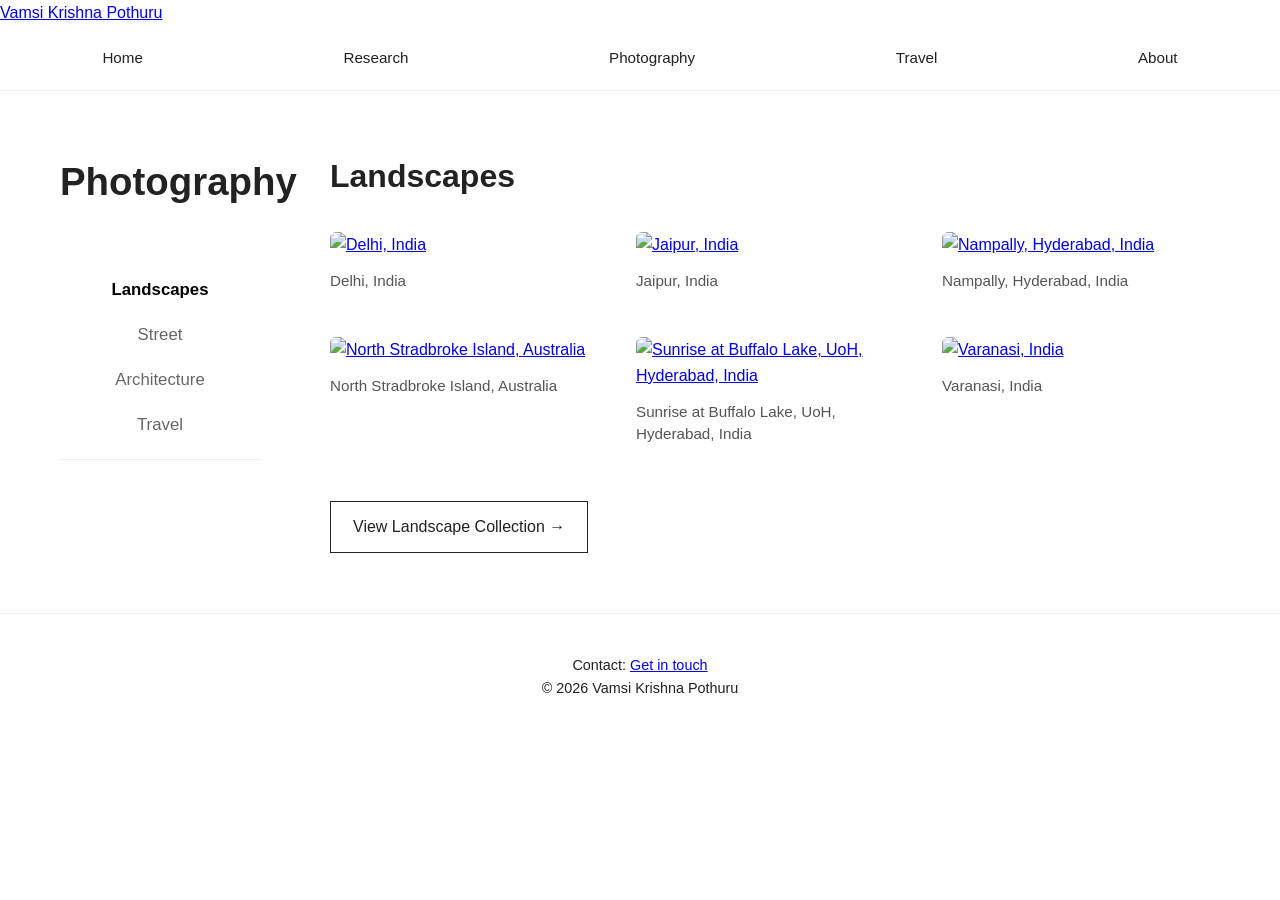
==== commit c53db9b2: "updated photograhy.html" ====
--- a/pages/photography.html
+++ b/pages/photography.html
@@ -2,196 +2,314 @@
 <html lang="en">
 
 <head>
+
     <meta charset="UTF-8">
+
     <meta name="viewport" content="width=device-width, initial-scale=1.0">
+
     <title>Photography | Vamsi Krishna Pothuru</title>
 
     <link rel="stylesheet" href="../css/style.css">
+
+    <!-- Lightbox CSS -->
+    <link rel="stylesheet"
+        href="https://cdnjs.cloudflare.com/ajax/libs/lightbox2/2.11.4/css/lightbox.min.css">
+
 </head>
 
 <body>
 
-    <!-- Navigation -->
-
-    <header class="site-header">
-
-        <div class="container">
-
-            <a href="../index.html" class="logo">
-                Vamsi Krishna Pothuru
-            </a>
-
-            <nav>
-
-                <a href="../index.html">Home</a>
-
-                <a href="research.html">Research</a>
-
-                <a href="photography.html">Photography</a>
-
-                <a href="travel.html">Travel</a>
-
-                <a href="about.html">About</a>
-
-            </nav>
+<header class="site-header">
+
+    <div class="container">
+
+        <a href="../index.html" class="logo">
+            Vamsi Krishna Pothuru
+        </a>
+
+        <nav>
+
+            <a href="../index.html">Home</a>
+
+            <a href="research.html">Research</a>
+
+            <a href="photography.html">Photography</a>
+
+            <a href="travel.html">Travel</a>
+
+            <a href="about.html">About</a>
+
+        </nav>
+
+    </div>
+
+</header>
+
+
+
+<main class="photo-layout">
+
+
+    <aside class="photo-sidebar">
+
+        <h1 class="photo-title">
+
+            Photography
+
+        </h1>
+
+
+        <nav class="photo-nav">
+
+            <a href="landscapes.html" class="active">
+
+                Landscapes
+
+            </a>
+
+            <a href="street.html">
+
+                Street
+
+            </a>
+
+            <a href="architecture.html">
+
+                Architecture
+
+            </a>
+
+            <a href="travel.html">
+
+                Travel
+
+            </a>
+
+        </nav>
+
+    </aside>
+
+
+
+    <section class="photo-content">
+
+
+        <h2 class="collection-title">
+
+            Landscapes
+
+        </h2>
+
+
+        <div class="gallery-grid">
+
+
+            <figure class="gallery-item">
+
+                <a href="../images/landscapes/Delhi, India.jpg"
+                   data-lightbox="landscape"
+                   data-title="Delhi, India">
+
+                    <img src="../images/landscapes/Delhi, India.jpg"
+                        alt="Delhi, India"
+                        draggable="false">
+
+                </a>
+
+                <figcaption>
+
+                    Delhi, India
+
+                </figcaption>
+
+            </figure>
+
+
+
+            <figure class="gallery-item">
+
+                <a href="../images/landscapes/Jaipur, India.jpg"
+                   data-lightbox="landscape"
+                   data-title="Jaipur, India">
+
+                    <img src="../images/landscapes/Jaipur, India.jpg"
+                        alt="Jaipur, India"
+                        draggable="false">
+
+                </a>
+
+                <figcaption>
+
+                    Jaipur, India
+
+                </figcaption>
+
+            </figure>
+
+
+
+            <figure class="gallery-item">
+
+                <a href="../images/landscapes/Nampally, Hyderabad, India.jpg"
+                   data-lightbox="landscape"
+                   data-title="Nampally, Hyderabad, India">
+
+                    <img src="../images/landscapes/Nampally, Hyderabad, India.jpg"
+                        alt="Nampally, Hyderabad, India"
+                        draggable="false">
+
+                </a>
+
+                <figcaption>
+
+                    Nampally, Hyderabad, India
+
+                </figcaption>
+
+            </figure>
+
+
+
+            <figure class="gallery-item">
+
+                <a href="../images/landscapes/North Stradbroke Island, Australia.jpg"
+                   data-lightbox="landscape"
+                   data-title="North Stradbroke Island, Australia">
+
+                    <img src="../images/landscapes/North Stradbroke Island, Australia.jpg"
+                        alt="North Stradbroke Island, Australia"
+                        draggable="false">
+
+                </a>
+
+                <figcaption>
+
+                    North Stradbroke Island, Australia
+
+                </figcaption>
+
+            </figure>
+
+
+
+            <figure class="gallery-item">
+
+                <a href="../images/landscapes/Sunrise at Buffalo Lake, UoH, Hyderabad, India.jpg"
+                   data-lightbox="landscape"
+                   data-title="Sunrise at Buffalo Lake, UoH, Hyderabad, India">
+
+                    <img src="../images/landscapes/Sunrise at Buffalo Lake, UoH, Hyderabad, India.jpg"
+                        alt="Sunrise at Buffalo Lake, UoH, Hyderabad, India"
+                        draggable="false">
+
+                </a>
+
+                <figcaption>
+
+                    Sunrise at Buffalo Lake, UoH, Hyderabad, India
+
+                </figcaption>
+
+            </figure>
+
+
+
+            <figure class="gallery-item">
+
+                <a href="../images/landscapes/Varanasi, India.jpg"
+                   data-lightbox="landscape"
+                   data-title="Varanasi, India">
+
+                    <img src="../images/landscapes/Varanasi, India.jpg"
+                        alt="Varanasi, India"
+                        draggable="false">
+
+                </a>
+
+                <figcaption>
+
+                    Varanasi, India
+
+                </figcaption>
+
+            </figure>
+
 
         </div>
 
-    </header>
-
-
-    <!-- Photography -->
-
-    <main class="photo-layout">
-
-        <!-- Sidebar -->
-
-        <aside class="photo-sidebar">
-
-            <h1 class="photo-title">
-                Photography
-            </h1>
-
-            <nav class="photo-nav">
-
-                <a href="landscapes.html" class="active">
-                    Landscapes
-                </a>
-
-                <a href="street.html">
-                    Street
-                </a>
-
-                <a href="architecture.html">
-                    Architecture
-                </a>
-
-                <a href="travel.html">
-                    Travel
-                </a>
-
-            </nav>
-
-        </aside>
-
-
-        <!-- Main Content -->
-
-        <section class="photo-content">
-
-            <h2 class="collection-title">
-                Landscapes
-            </h2>
-
-            <p class="section-intro">
-                A selection of landscapes photographed across different regions,
-                documenting light, atmosphere, and place.
-            </p>
-
-
-            <div class="gallery-grid">
-
-                <figure class="gallery-item">
-
-                    <img src="../images/landscapes/Delhi, India.jpg"
-                        alt="Delhi, India">
-
-                    <figcaption>
-                        Delhi, India
-                    </figcaption>
-
-                </figure>
-
-
-                <figure class="gallery-item">
-
-                    <img src="../images/landscapes/Jaipur, India.jpg"
-                        alt="Jaipur, India">
-
-                    <figcaption>
-                        Jaipur, India
-                    </figcaption>
-
-                </figure>
-
-
-                <figure class="gallery-item">
-
-                    <img src="../images/landscapes/Nampally, Hyderabad, India.jpg"
-                        alt="Nampally, Hyderabad, India">
-
-                    <figcaption>
-                        Nampally, Hyderabad, India
-                    </figcaption>
-
-                </figure>
-
-
-                <figure class="gallery-item">
-
-                    <img src="../images/landscapes/North Stradbroke Island, Australia.jpg"
-                        alt="North Stradbroke Island, Australia">
-
-                    <figcaption>
-                        North Stradbroke Island, Australia
-                    </figcaption>
-
-                </figure>
-
-
-                <figure class="gallery-item">
-
-                    <img src="../images/landscapes/Sunrise at Buffalo Lake, UoH, Hyderabad, India.jpg"
-                        alt="Sunrise at Buffalo Lake, UoH, Hyderabad, India">
-
-                    <figcaption>
-                        Sunrise at Buffalo Lake, UoH, Hyderabad, India
-                    </figcaption>
-
-                </figure>
-
-
-                <figure class="gallery-item">
-
-                    <img src="../images/landscapes/Varanasi, India.jpg"
-                        alt="Varanasi, India">
-
-                    <figcaption>
-                        Varanasi, India
-                    </figcaption>
-
-                </figure>
-
-            </div>
-
-
-            <div class="gallery-button">
-
-                <a href="landscapes.html">
-                    View Landscape Collection →
-                </a>
-
-            </div>
-
-        </section>
-
-    </main>
-
-
-    <!-- Footer -->
-
-    <footer>
-
-        <p>
-            Contact:
-            <a href="contact.html">Get in touch</a>
-        </p>
-
-        <p>
-            © 2026 Vamsi Krishna Pothuru
-        </p>
-
-    </footer>
+
+
+        <div class="gallery-button">
+
+            <a href="landscapes.html">
+
+                View Landscape Collection →
+
+            </a>
+
+        </div>
+
+    </section>
+
+</main>
+
+
+
+<footer>
+
+    <p>
+
+        Contact:
+
+        <a href="contact.html">Get in touch</a>
+
+    </p>
+
+    <p>
+
+        © 2026 Vamsi Krishna Pothuru
+
+    </p>
+
+</footer>
+
+
+
+<!-- Lightbox JS -->
+
+<script src="https://cdnjs.cloudflare.com/ajax/libs/lightbox2/2.11.4/js/lightbox.min.js"></script>
+
+<script>
+
+lightbox.option({
+
+resizeDuration:200,
+
+wrapAround:true,
+
+fadeDuration:250,
+
+imageFadeDuration:250,
+
+disableScrolling:true,
+
+albumLabel:"Photo %1 of %2"
+
+});
+
+document.addEventListener("contextmenu",function(e){
+
+e.preventDefault();
+
+});
+
+document.querySelectorAll("img").forEach(function(img){
+
+img.setAttribute("draggable","false");
+
+});
+
+</script>
 
 </body>
 
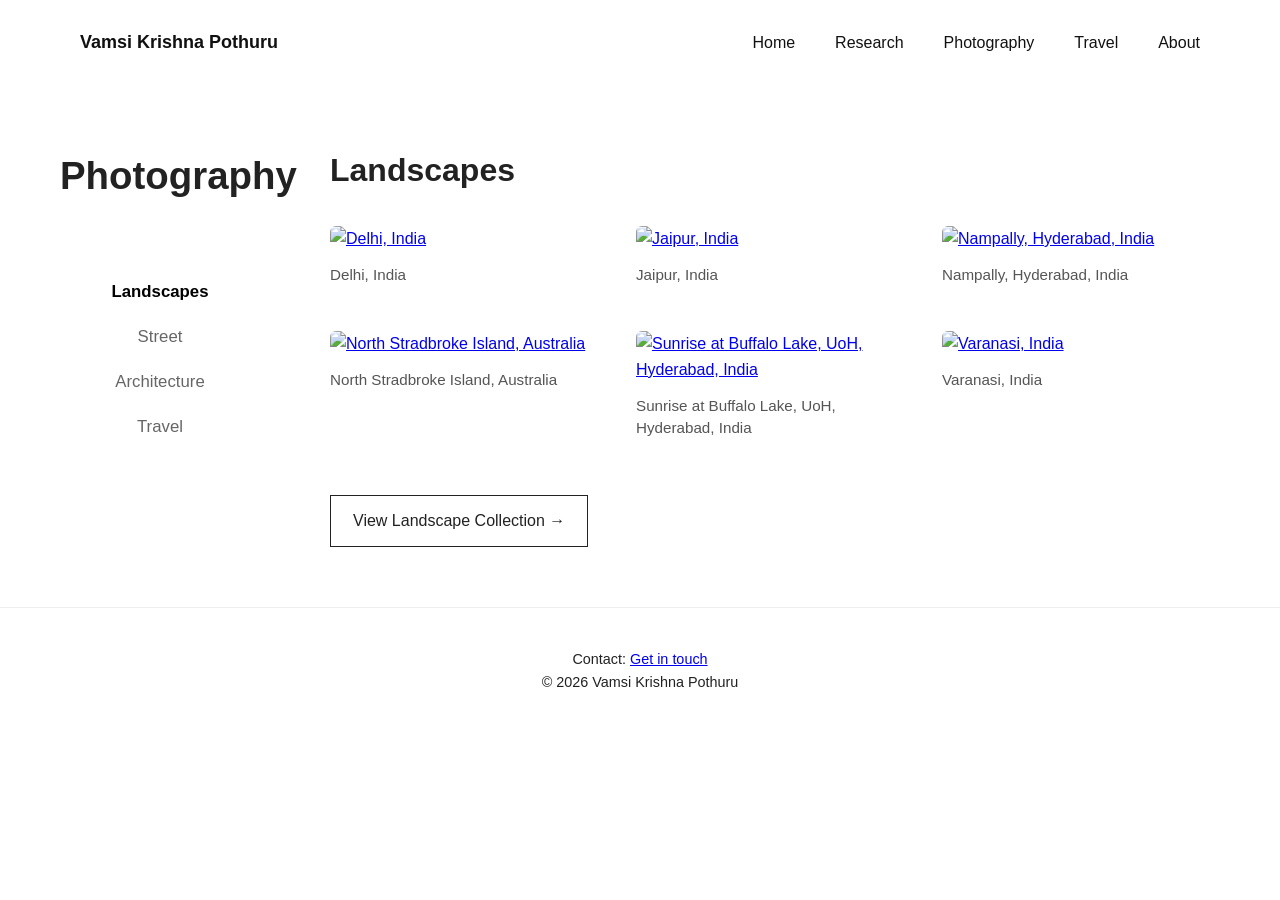
==== commit 707599c5: "updated css and photogrpahy" ====
--- a/pages/photography.html
+++ b/pages/photography.html
@@ -11,82 +11,72 @@
 
     <link rel="stylesheet" href="../css/style.css">
 
-    <!-- Lightbox CSS -->
+    <!-- GLightbox CSS -->
     <link rel="stylesheet"
-        href="https://cdnjs.cloudflare.com/ajax/libs/lightbox2/2.11.4/css/lightbox.min.css">
+href="https://cdn.jsdelivr.net/npm/glightbox/dist/css/glightbox.min.css">
 
 </head>
 
 <body>
 
-<header class="site-header">
-
-    <div class="container">
-
-        <a href="../index.html" class="logo">
-            Vamsi Krishna Pothuru
-        </a>
-
-        <nav>
-
-            <a href="../index.html">Home</a>
-
-            <a href="research.html">Research</a>
-
-            <a href="photography.html">Photography</a>
-
-            <a href="travel.html">Travel</a>
-
-            <a href="about.html">About</a>
+<nav>
+
+<div class="logo">
+<a href="../index.html">Vamsi Krishna Pothuru</a>
+</div>
+
+<ul>
+<li><a href="../index.html">Home</a></li>
+<li><a href="research.html">Research</a></li>
+<li><a href="photography.html">Photography</a></li>
+<li><a href="travel.html">Travel</a></li>
+<li><a href="about.html">About</a></li>
+</ul>
+
+</nav>
+
+
+
+<main class="photo-layout">
+
+
+    <aside class="photo-sidebar">
+
+        <h1 class="photo-title">
+
+            Photography
+
+        </h1>
+
+
+        <nav class="photo-nav">
+
+            <a href="landscapes.html" class="active">
+
+                Landscapes
+
+            </a>
+
+            <a href="street.html">
+
+                Street
+
+            </a>
+
+            <a href="architecture.html">
+
+                Architecture
+
+            </a>
+
+            <a href="travel.html">
+
+                Travel
+
+            </a>
 
         </nav>
 
-    </div>
-
-</header>
-
-
-
-<main class="photo-layout">
-
-
-    <aside class="photo-sidebar">
-
-        <h1 class="photo-title">
-
-            Photography
-
-        </h1>
-
-
-        <nav class="photo-nav">
-
-            <a href="landscapes.html" class="active">
-
-                Landscapes
-
-            </a>
-
-            <a href="street.html">
-
-                Street
-
-            </a>
-
-            <a href="architecture.html">
-
-                Architecture
-
-            </a>
-
-            <a href="travel.html">
-
-                Travel
-
-            </a>
-
-        </nav>
-
     </aside>
 
 
@@ -107,7 +97,8 @@
             <figure class="gallery-item">
 
                 <a href="../images/landscapes/Delhi, India.jpg"
-                   data-lightbox="landscape"
+                   class="glightbox"   
+                   data-gallery="gallery"
                    data-title="Delhi, India">
 
                     <img src="../images/landscapes/Delhi, India.jpg"
@@ -129,7 +120,8 @@
             <figure class="gallery-item">
 
                 <a href="../images/landscapes/Jaipur, India.jpg"
-                   data-lightbox="landscape"
+                   class="glightbox"
+                   data-gallery="gallery"
                    data-title="Jaipur, India">
 
                     <img src="../images/landscapes/Jaipur, India.jpg"
@@ -151,7 +143,8 @@
             <figure class="gallery-item">
 
                 <a href="../images/landscapes/Nampally, Hyderabad, India.jpg"
-                   data-lightbox="landscape"
+                   class="glightbox"
+                   data-gallery="gallery"
                    data-title="Nampally, Hyderabad, India">
 
                     <img src="../images/landscapes/Nampally, Hyderabad, India.jpg"
@@ -173,7 +166,8 @@
             <figure class="gallery-item">
 
                 <a href="../images/landscapes/North Stradbroke Island, Australia.jpg"
-                   data-lightbox="landscape"
+                   class="glightbox"
+                   data-gallery="gallery"
                    data-title="North Stradbroke Island, Australia">
 
                     <img src="../images/landscapes/North Stradbroke Island, Australia.jpg"
@@ -195,7 +189,8 @@
             <figure class="gallery-item">
 
                 <a href="../images/landscapes/Sunrise at Buffalo Lake, UoH, Hyderabad, India.jpg"
-                   data-lightbox="landscape"
+                   class="glightbox"
+                   data-gallery="gallery"
                    data-title="Sunrise at Buffalo Lake, UoH, Hyderabad, India">
 
                     <img src="../images/landscapes/Sunrise at Buffalo Lake, UoH, Hyderabad, India.jpg"
@@ -217,7 +212,8 @@
             <figure class="gallery-item">
 
                 <a href="../images/landscapes/Varanasi, India.jpg"
-                   data-lightbox="landscape"
+                   class="glightbox"
+                   data-gallery="gallery"
                    data-title="Varanasi, India">
 
                     <img src="../images/landscapes/Varanasi, India.jpg"
@@ -277,35 +273,45 @@
 
 <!-- Lightbox JS -->
 
-<script src="https://cdnjs.cloudflare.com/ajax/libs/lightbox2/2.11.4/js/lightbox.min.js"></script>
+<script src="https://cdn.jsdelivr.net/npm/glightbox/dist/js/glightbox.min.js"></script>
 
 <script>
 
-lightbox.option({
-
-resizeDuration:200,
-
-wrapAround:true,
-
-fadeDuration:250,
-
-imageFadeDuration:250,
-
-disableScrolling:true,
-
-albumLabel:"Photo %1 of %2"
+const lightbox = GLightbox({
+
+selector:'.glightbox',
+
+loop:true,
+
+touchNavigation:true,
+
+keyboardNavigation:true,
+
+zoomable:true,
+
+closeButton:true,
+
+openEffect:'zoom',
+
+closeEffect:'fade',
+
+slideEffect:'slide'
 
 });
 
+// Disable right-click
+
 document.addEventListener("contextmenu",function(e){
 
 e.preventDefault();
 
 });
 
+// Disable dragging
+
 document.querySelectorAll("img").forEach(function(img){
 
-img.setAttribute("draggable","false");
+img.draggable=false;
 
 });
 
--- a/css/style.css
+++ b/css/style.css
@@ -23,34 +23,51 @@
    NAVIGATION
 ========================= */
 
-nav {
-    display: flex;
-    justify-content: space-between;
-    align-items: center;
-    padding: 20px 8%;
-    border-bottom: 1px solid #eee;
-}
-
-nav .logo {
-    font-weight: 600;
-    font-size: 1rem;
-}
-
-nav ul {
-    list-style: none;
-    display: flex;
-    gap: 20px;
-}
-
-nav a {
-    text-decoration: none;
-    color: #222;
-    font-size: 0.95rem;
-}
-
-nav a:hover {
-    opacity: 0.6;
-}
+nav{
+    max-width:1200px;
+    margin:0 auto;
+    padding:28px 40px;
+    display:flex;
+    justify-content:space-between;
+    align-items:center;
+}
+
+.logo{
+    flex-shrink:0;
+}
+
+.logo a{
+    text-decoration:none;
+    color:#111;
+    font-size:18px;
+    font-weight:700;
+}
+
+nav ul{
+    display:flex;
+    align-items:center;
+    gap:40px;
+    list-style:none;
+    margin:0;
+    padding:0;
+}
+
+nav ul li{
+    list-style:none;
+}
+
+nav ul li a{
+    text-decoration:none;
+    color:#111;
+    font-size:16px;
+    font-weight:500;
+    transition:color .2s ease;
+}
+
+nav ul li a:hover{
+    color:#666;
+}
+
 
 /* =========================
    HERO SECTION
@@ -65,22 +82,42 @@
     padding: 40px 20px;
 }
 
-.hero-content h1 {
-    font-size: 2.8rem;
-    margin-bottom: 10px;
-}
-
-.hero-content h2 {
-    font-size: 1.2rem;
-    font-weight: 500;
-    margin-bottom: 15px;
-    color: #444;
-}
-
-.hero-content p {
-    max-width: 600px;
-    margin: 0 auto 20px;
-    color: #555;
+.hero-content h1{
+
+    font-size:2.4rem;
+
+    font-weight:700;
+
+    line-height:1.15;
+
+    margin-bottom:20px;
+
+}
+
+.hero-content h2{
+
+    font-size:1rem;
+
+    font-weight:500;
+
+    color:#555;
+
+    margin-bottom:18px;
+
+}
+
+.hero-content p{
+
+    max-width:620px;
+
+    margin:0 auto 24px;
+
+    font-size:1.05rem;
+
+    line-height:1.8;
+
+    color:#555;
+
 }
 
 /* =========================
@@ -745,4 +782,133 @@
 
     }
 
+}
+
+/* ==========================================================
+LIGHTBOX
+========================================================== */
+
+.gallery-item a{
+
+display:block;
+
+cursor:zoom-in;
+
+}
+
+.gallery-item img{
+
+transition:.3s ease;
+
+-webkit-user-drag:none;
+
+user-select:none;
+
+}
+
+.gallery-item:hover img{
+
+transform:translateY(-4px);
+
+box-shadow:0 14px 30px rgba(0,0,0,.12);
+
+}
+
+img{
+
+-webkit-user-drag:none;
+
+-webkit-user-select:none;
+
+-moz-user-select:none;
+
+-ms-user-select:none;
+
+user-select:none;
+
+}
+
+.lb-data .lb-caption{
+
+font-size:15px;
+
+font-weight:500;
+
+}
+
+.lb-data .lb-number{
+
+font-size:13px;
+
+}
+
+.lb-image{
+
+border-radius:8px;
+
+}
+
+.lb-nav a.lb-prev,
+
+.lb-nav a.lb-next{
+
+opacity:1;
+
+}
+
+.lb-close{
+
+opacity:1 !important;
+
+}
+
+/* ---------- GLightbox ---------- */
+
+.goverlay{
+
+background:rgba(0,0,0,.94)!important;
+
+}
+
+.gslide-description{
+    display:none !important;
+}
+
+.gslide-title{
+
+color:#fff!important;
+
+font-size:17px!important;
+
+font-weight:500!important;
+
+margin:0!important;
+
+line-height:1.4;
+
+}
+.gslide-desc{
+
+display:none!important;
+
+}
+.gprev,
+.gnext{
+
+opacity:1!important;
+
+transform:scale(1.2);
+
+}
+
+.gclose{
+
+opacity:1!important;
+
+}
+
+.gslide-image img{
+
+border-radius:8px;
+
 }
